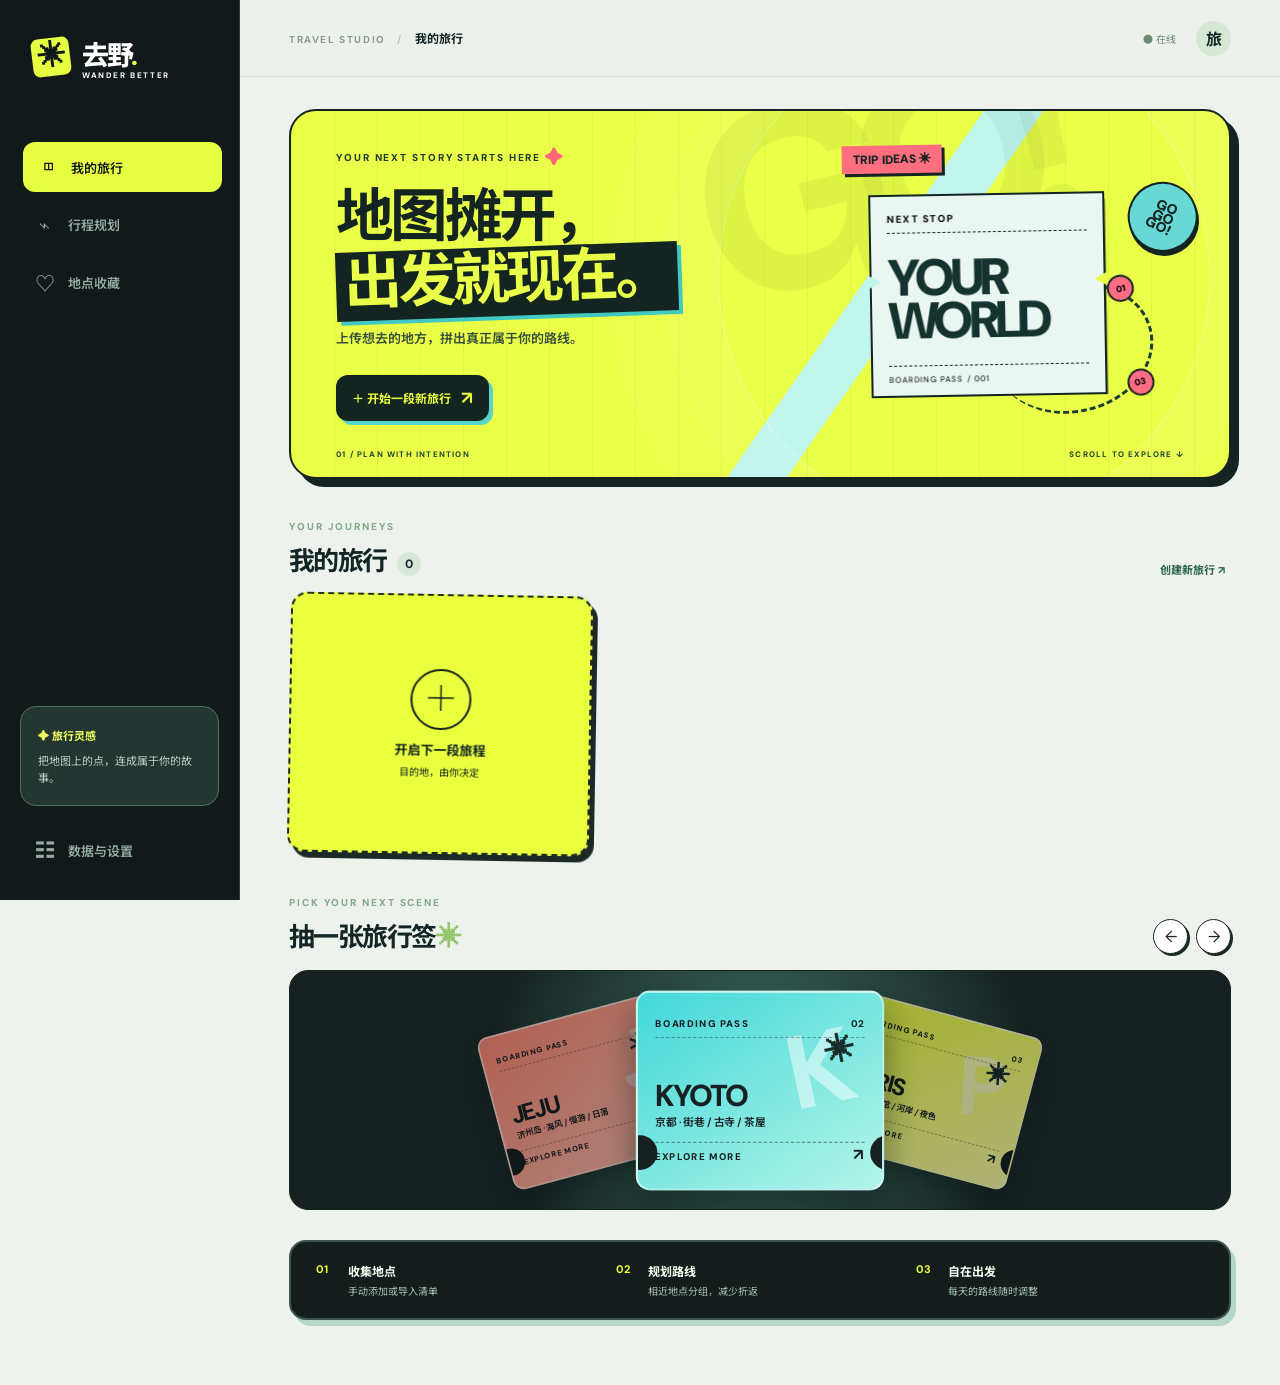
==== travel/index.html @ 6f821768 "Add standalone travel planner under /travel" ====
<!doctype html><html lang="zh-CN"><head><meta charset="utf-8"><meta name="viewport" content="width=device-width,initial-scale=1,viewport-fit=cover"><meta name="theme-color" content="#e8ede8"><meta name="description" content="去野：把想去的地方，变成走得通的旅程。导入地点、规划多日路线、收藏旅行灵感。"><link rel="manifest" href="./manifest.webmanifest"><link rel="stylesheet" href="./style.css"><title>去野 · 让每一站都顺路</title></head><body><div id="app"><aside class="rail"><div class="logo" onclick="showView('home')"><span class="logo-mark">✳</span><span>去野<span class="logo-dot">.</span><small>WANDER BETTER</small></span></div><div class="rail-nav"><button class="rail-link active" data-view="home" onclick="showView('home')"><span>◫</span> 我的旅行</button><button class="rail-link" data-view="planner" onclick="showView('planner')"><span>⌁</span> 行程规划</button><button class="rail-link" data-view="collection" onclick="showView('collection')"><span>♡</span> 地点收藏</button></div><div class="rail-bottom"><div class="mini-guide"><span>✦ 旅行灵感</span><p>把地图上的点，连成属于你的故事。</p></div><button class="rail-link" onclick="openSettings()"><span>☷</span> 数据与设置</button></div></aside><main class="main"><header class="topbar"><div class="crumb">TRAVEL STUDIO <span>/</span> <b id="crumb">我的旅行</b></div><div class="top-actions"><span class="offline-pill" id="netStatus">● 在线</span><button class="avatar" aria-label="设置" onclick="openSettings()">旅</button></div></header><section class="view active" id="homeView"><div class="home-hero"><div class="hero-decor decor-one"></div><div class="hero-decor decor-two"></div><div class="hero-content"><span class="overline light">YOUR NEXT STORY STARTS HERE <i>✦</i></span><h1>地图摊开，<br><em>出发就现在。</em></h1><p>上传想去的地方，拼出真正属于你的路线。</p><button class="btn lime" onclick="openTripModal()">＋ 开始一段新旅行 <span>↗</span></button></div><button class="hero-scene" onclick="openTripModal()" aria-label="创建旅行"><span class="scene-note">TRIP IDEAS ✳</span><span class="scene-route"><i>01</i><i>02</i><i>03</i></span><span class="scene-ticket"><b>NEXT STOP</b><strong>YOUR<br>WORLD</strong><small>BOARDING PASS / 001</small></span><span class="scene-sticker">GO<br>GO<br>GO!</span></button><div class="hero-footer"><span>01 / PLAN WITH INTENTION</span><span>SCROLL TO EXPLORE ↓</span></div></div><div class="section-head"><div><span class="overline">YOUR JOURNEYS</span><h2>我的旅行<span class="count" id="tripCount">0</span></h2></div><button class="link-btn" onclick="openTripModal()">创建新旅行 ↗</button></div><div class="trip-grid" id="tripGrid"></div><div class="inspo-head"><div><span class="overline">PICK YOUR NEXT SCENE</span><h2>抽一张旅行签<span class="accent">✳</span></h2></div><div class="inspo-controls"><button onclick="shiftInspo(-1)" aria-label="上一张">←</button><button onclick="shiftInspo(1)" aria-label="下一张">→</button></div></div><div class="inspo-deck" id="inspoDeck"></div><div class="how-strip"><div><span>01</span><b>收集地点</b><small>手动添加或导入清单</small></div><div><span>02</span><b>规划路线</b><small>相近地点分组，减少折返</small></div><div><span>03</span><b>自在出发</b><small>每天的路线随时调整</small></div></div></section><section class="view" id="plannerView"><div class="planner-head"><div><span class="overline">THE JOURNEY BOARD</span><h1 id="tripTitle">旅行计划</h1><p id="tripSubtitle"></p></div><div class="planner-actions"><button class="btn outline" onclick="openImport()">⇧ 导入地点</button><button class="btn dark" onclick="openPlaceModal()">＋ 添加地点</button></div></div><div class="planner-layout"><div class="plan-column"><div class="summary-card"><div class="summary-top"><span class="overline">YOUR TRIP AT A GLANCE</span><button class="icon-btn" title="编辑旅行" onclick="openTripModal(activeTripId)">✎</button></div><div class="summary-number"><strong id="summaryPlaces">0</strong><span>个想去的地点</span><i>✳</i></div><div class="summary-meta"><span id="summaryDays">— 天旅程</span><span id="summaryLocated">— 已定位</span><span id="summaryDistance">— 公里</span></div></div><div class="tabs"><button class="tab active" data-tab="places" onclick="switchTab('places')">地点池 <span id="placeTabCount">0</span></button><button class="tab" data-tab="itinerary" onclick="switchTab('itinerary')">每日行程</button></div><div id="placesPanel"><div class="toolbar"><div class="search-box">⌕ <input id="placeSearch" placeholder="搜索这次旅行的地点" oninput="render()"></div><button class="text-action" onclick="openImport()">批量导入 ↗</button></div><div class="place-list" id="placeList"></div><div class="plan-cta"><div><b>准备好出发了吗？</b><span>根据地点位置，规划更顺路的旅程</span></div><button class="btn lime" onclick="generatePlan()">✦ 智能规划</button></div></div><div id="itineraryPanel" hidden><div class="day-switch" id="daySwitch"></div><div class="day-info" id="dayInfo"></div><div class="route-list" id="routeList"></div><button class="subtle-add" onclick="openPlaceModal()">＋ 继续添加地点</button></div></div><div class="map-column"><div class="map-card"><div class="map-top"><div><span class="overline">ROUTE PREVIEW</span><h3>路线一览</h3></div><span class="map-badge" id="mapBadge">待规划</span></div><div class="map-art" id="mapArt"></div><div class="map-foot"><div><b>◉</b><span id="mapHint">添加地点后，在这里预览路线</span></div><button onclick="openExternalMap()">在地图中查看 ↗</button></div></div><div class="tip-card"><span>✳</span><div><b>关于路线规划</b><p>按地点坐标分组并优化每日访问顺序。交通、营业时间和预约信息请在出发前再次确认。</p></div></div></div></div></section><section class="view" id="collectionView"><div class="simple-head"><span class="overline">THE LITTLE BLACK BOOK</span><h1>心动地点<span class="accent">.</span></h1><p>在不同旅程里遇见的好地方，都收在这里。</p></div><div class="collection-grid" id="collectionGrid"></div></section></main><nav class="mobile-nav"><button data-view="home" class="active" onclick="showView('home')"><span>◫</span>旅行</button><button data-view="planner" onclick="showView('planner')"><span>⌁</span>规划</button><button class="mobile-add" onclick="openPlaceModal()">＋</button><button data-view="collection" onclick="showView('collection')"><span>♡</span>收藏</button><button onclick="openSettings()"><span>☷</span>我的</button></nav></div><div class="modal-backdrop" id="modal" onclick="if(event.target===this)closeModal()"><div class="modal-sheet"><div class="modal-inner" id="modalInner"></div></div></div><div class="toast" id="toast"></div><script src="./app.js"></script></body></html>
---- travel/style.css ----
@import url('https://fonts.googleapis.com/css2?family=DM+Sans:wght@400;500;600;700;800&family=Noto+Sans+SC:wght@400;500;600;700;800&display=swap');:root{--bg:#e9eee9;--paper:#f8f9f4;--white:#fff;--ink:#183c38;--muted:#788981;--line:#dce5dc;--lime:#c9f38e;--orange:#eea26c;--shadow:0 18px 45px #23443912}*{box-sizing:border-box}html{scroll-behavior:smooth}body{margin:0;color:var(--ink);background:var(--bg);font-family:'DM Sans','Noto Sans SC',sans-serif}button,input,textarea,select{font:inherit}button{cursor:pointer}button:focus-visible,input:focus-visible,textarea:focus-visible,select:focus-visible{outline:2px solid #5c9979;outline-offset:3px}button:disabled{opacity:.45;cursor:not-allowed}#app{min-height:100vh;display:flex}.rail{width:240px;background:#f4f7f1;border-right:1px solid #dce5dc;position:sticky;top:0;height:100vh;display:flex;flex-direction:column;padding:34px 20px 24px;flex:none}.logo{display:flex;align-items:center;gap:12px;font-size:27px;font-weight:800;letter-spacing:-.09em;cursor:pointer;padding:0 12px}.logo-mark{width:38px;height:38px;background:var(--ink);color:var(--lime);border-radius:12px;display:grid;place-items:center;font-size:28px;line-height:1}.logo-dot{color:#89c951}.logo small{font-size:8px;letter-spacing:.2em;display:block;font-weight:700;margin-top:-3px}.rail-nav{margin-top:62px;display:grid;gap:7px}.rail-link{display:flex;align-items:center;gap:12px;background:none;border:0;color:#72867a;border-radius:12px;text-align:left;padding:12px 14px;width:100%;font-size:13px;font-weight:600}.rail-link span{font-size:20px;font-weight:400;width:22px;text-align:center}.rail-link:hover,.rail-link.active{background:#e0ebdb;color:var(--ink)}.rail-bottom{margin-top:auto}.mini-guide{background:#e0eee0;border-radius:16px;padding:17px;margin-bottom:19px}.mini-guide span{font-size:11px;font-weight:700}.mini-guide p{font-size:11px;line-height:1.6;margin:8px 0 0;color:#657b6c}.main{flex:1;min-width:0;max-width:1500px;margin:0 auto}.topbar{height:77px;display:flex;align-items:center;justify-content:space-between;padding:0 49px;border-bottom:1px solid #d9e2d9}.crumb{font-size:10px;font-weight:700;letter-spacing:.16em;color:#879b8a}.crumb span{padding:0 8px;color:#b9c8ba}.crumb b{color:var(--ink);font-weight:700;letter-spacing:0;font-size:12px}.top-actions{display:flex;align-items:center;gap:20px}.offline-pill{font-size:10px;color:#6c8c70}.avatar{border:0;background:#d6e8d3;color:var(--ink);width:35px;height:35px;border-radius:50%;font-weight:700}.view{display:none;padding:32px 49px 65px}.view.active{display:block}.home-hero{height:330px;background:#153b39;border-radius:24px;color:#fff;position:relative;overflow:hidden;padding:34px 45px;isolation:isolate}.home-hero:before{content:'';position:absolute;inset:0;background:radial-gradient(circle at 73% 43%,#8ca78b 0,#4a796d 24%,transparent 53%),linear-gradient(115deg,#143b38 0%,#31585a 100%);z-index:-2}.home-hero:after{content:'';position:absolute;width:490px;height:490px;border:1px solid #ffffff50;border-radius:50%;right:-80px;top:-80px;box-shadow:0 0 0 55px #ffffff09,0 0 0 110px #ffffff08;z-index:-1}.hero-decor{position:absolute;border:1px solid #d8f5cd8a;border-radius:50%;z-index:-1}.decor-one{width:200px;height:200px;right:140px;top:65px;transform:rotate(-27deg) skew(26deg)}.decor-two{width:26px;height:26px;right:235px;top:97px;background:var(--lime);box-shadow:0 0 0 12px #c9f38e31}.hero-content{position:relative;z-index:1}.overline{font-size:10px;letter-spacing:.19em;font-weight:800;color:#84a88a}.overline.light{color:#d6eec9}.overline i{font-style:normal;color:var(--lime);font-size:18px;vertical-align:middle}.home-hero h1{font-size:43px;line-height:1.18;letter-spacing:-.065em;margin:16px 0 12px;font-weight:700}.home-hero h1 em{font-style:normal;color:var(--lime)}.home-hero p{font-size:12px;color:#e0ebe3;margin:0 0 24px}.btn{border:0;border-radius:12px;padding:11px 16px;font-size:12px;font-weight:700;display:inline-flex;align-items:center;justify-content:center;gap:10px;white-space:nowrap;transition:transform .18s,box-shadow .18s}.btn:hover{transform:translateY(-2px);box-shadow:0 8px 20px #1b393922}.btn span{font-size:18px}.btn.lime{background:var(--lime);color:var(--ink)}.btn.dark{background:var(--ink);color:white}.btn.outline{background:white;color:var(--ink);border:1px solid var(--line)}.hero-stamp{position:absolute;right:105px;top:88px;transform:rotate(14deg);border:2px solid #eef9d6b8;border-radius:50%;width:112px;height:112px;display:flex;flex-direction:column;justify-content:center;align-items:center;line-height:1;font-size:22px;font-weight:800;letter-spacing:.02em;color:#e6f5dc}.hero-stamp span{font-size:18px;margin-top:5px}.hero-footer{position:absolute;left:45px;right:45px;bottom:18px;display:flex;justify-content:space-between;font-size:8px;letter-spacing:.15em;color:#c4d7c9}.section-head{display:flex;justify-content:space-between;align-items:end;margin:35px 0 16px}.section-head h2{font-size:26px;letter-spacing:-.06em;margin:5px 0 0}.count{font-size:12px;background:#d9e7d8;padding:4px 8px;border-radius:99px;vertical-align:middle;margin-left:10px;letter-spacing:0}.link-btn,.text-action{border:0;background:none;color:#2c6550;font-size:11px;font-weight:700}.trip-grid{display:grid;grid-template-columns:repeat(3,minmax(0,1fr));gap:15px}.trip-card{background:white;border-radius:20px;overflow:hidden;min-height:260px;box-shadow:var(--shadow);cursor:pointer;transition:transform .2s}.trip-card:hover{transform:translateY(-4px)}.trip-cover{height:155px;position:relative;overflow:hidden;background:linear-gradient(125deg,#8daea0,#234d4f)}.trip-cover:before{content:'';position:absolute;inset:-40%;background:radial-gradient(circle at 70% 42%,#f7d7a3 0 8%,transparent 10%),radial-gradient(circle at 55% 55%,#a9d8b6 0 17%,transparent 18%),radial-gradient(ellipse at 55% 53%,#326b62 0 29%,transparent 30%),radial-gradient(circle at 35% 25%,#cfede2,transparent 48%);transform:rotate(-18deg)}.trip-cover.style-1{background:linear-gradient(125deg,#b3cddd,#306d87)}.trip-cover.style-2{background:linear-gradient(125deg,#f0cb99,#8ca17d)}.trip-cover.style-3{background:linear-gradient(125deg,#c8aebc,#59618b)}.trip-cover:after{content:'✳';position:absolute;right:17px;top:14px;color:#fff;font-size:23px}.trip-index{position:absolute;left:16px;top:16px;z-index:1;font-size:9px;letter-spacing:.14em;color:white;font-weight:700}.trip-cover h3{position:absolute;left:17px;bottom:13px;z-index:1;color:white;margin:0;font-size:22px;text-shadow:0 2px 12px #174a4966}.trip-details{padding:15px 17px}.trip-details p{font-size:11px;color:var(--muted);margin:0 0 11px;white-space:nowrap;overflow:hidden;text-overflow:ellipsis}.trip-details div{display:flex;justify-content:space-between;align-items:center;font-size:10px;color:#6c8573}.trip-details b{font-size:17px;color:var(--ink);font-weight:400}.new-card{border:1.5px dashed #b8cab6;background:#edf4ea;display:flex;align-items:center;justify-content:center;flex-direction:column;color:#588169;min-height:260px;box-shadow:none}.new-card strong{font-size:13px;color:var(--ink);margin:10px 0 5px}.new-card small{font-size:10px}.new-card .big-plus{font-size:35px;font-weight:200}.how-strip{display:grid;grid-template-columns:repeat(3,1fr);gap:12px;margin-top:30px;background:#dfe9dc;border-radius:17px;padding:20px 25px}.how-strip div{display:flex;flex-direction:column;gap:3px;position:relative;padding-left:32px}.how-strip span{position:absolute;left:0;top:0;font-size:11px;color:#75a075;font-weight:700}.how-strip b{font-size:12px}.how-strip small{font-size:10px;color:#708778}.planner-head,.simple-head{display:flex;justify-content:space-between;align-items:end;margin:5px 0 25px}.planner-head h1,.simple-head h1{font-size:37px;letter-spacing:-.065em;line-height:1.1;margin:8px 0}.planner-head p,.simple-head p{font-size:12px;color:var(--muted);margin:0}.planner-actions{display:flex;gap:8px}.planner-layout{display:grid;grid-template-columns:minmax(0,1.2fr) minmax(320px,.8fr);gap:20px}.summary-card{background:var(--ink);color:#fff;border-radius:20px;padding:19px 22px;min-height:152px;position:relative;overflow:hidden}.summary-card:after{content:'✳';font-size:175px;color:#c9f38e15;position:absolute;right:20px;top:-65px}.summary-top{display:flex;justify-content:space-between;align-items:center;position:relative;z-index:1}.summary-top .overline{color:#a2c6a7}.icon-btn{background:#ffffff20;color:white;border:0;border-radius:50%;height:28px;width:28px}.summary-number{margin:12px 0 10px;position:relative;z-index:1}.summary-number strong{font-size:49px;line-height:1;font-weight:600;letter-spacing:-.07em}.summary-number span{font-size:12px;color:#d5e7d5;margin-left:8px}.summary-number i{font-style:normal;float:right;font-size:28px;color:var(--lime)}.summary-meta{display:flex;gap:14px;color:#c3dbc6;font-size:10px;position:relative;z-index:1}.tabs{display:flex;gap:23px;border-bottom:1px solid var(--line);margin:19px 0 15px}.tab{border:0;background:transparent;color:#86988c;padding:0 0 12px;font-size:12px;font-weight:700}.tab.active{color:var(--ink);border-bottom:2px solid #437d57}.tab span{font-size:10px;background:#dce8da;border-radius:99px;padding:2px 6px;margin-left:4px}.toolbar{display:flex;align-items:center;justify-content:space-between;gap:8px}.search-box{height:39px;display:flex;align-items:center;gap:7px;background:white;border:1px solid var(--line);padding:0 12px;border-radius:11px;flex:1;color:#7d9385}.search-box input{border:0;outline:0;background:none;width:100%;font-size:11px}.place-list{display:grid;gap:8px;max-height:400px;overflow:auto;margin:13px 0}.place-item{display:flex;align-items:center;gap:12px;background:#fff;border:1px solid #e2e8df;border-radius:14px;padding:10px 12px}.place-icon{height:40px;width:40px;border-radius:11px;background:#e4efe5;color:#3b7050;display:grid;place-items:center;font-size:18px;flex:none}.place-main{min-width:0;flex:1}.place-main strong{font-size:12px;display:block;white-space:nowrap;overflow:hidden;text-overflow:ellipsis}.place-main small{font-size:10px;color:#8ba094;display:block;margin-top:3px;white-space:nowrap;overflow:hidden;text-overflow:ellipsis}.place-actions{display:flex;gap:4px}.place-actions button{border:0;background:none;color:#8aa18c;padding:5px;font-size:15px}.place-actions .saved{color:#e88065}.status{font-size:9px;color:#568568;background:#ebf5e8;border-radius:99px;padding:4px 7px;white-space:nowrap}.status.warn{color:#a47840;background:#fff3df}.plan-cta{display:flex;align-items:center;justify-content:space-between;gap:8px;background:#dfeadb;border-radius:15px;padding:15px 17px}.plan-cta b,.plan-cta span{display:block}.plan-cta b{font-size:12px}.plan-cta span{font-size:10px;color:#738c76;margin-top:4px}.map-card{background:white;border:1px solid var(--line);border-radius:20px;overflow:hidden;box-shadow:var(--shadow)}.map-top{padding:18px 20px 11px;display:flex;justify-content:space-between;align-items:center}.map-top h3{font-size:18px;margin:4px 0 0;letter-spacing:-.04em}.map-badge{background:#eaf3e6;color:#518060;font-size:10px;border-radius:99px;padding:6px 9px}.map-art{height:370px;background:#dce9df;position:relative;overflow:hidden}.map-art:before{content:'';position:absolute;inset:-50%;background:repeating-linear-gradient(33deg,transparent 0 33px,#f6f8e9aa 34px 40px,transparent 41px 80px),repeating-linear-gradient(122deg,transparent 0 38px,#ffffffa6 39px 43px,transparent 44px 96px);transform:rotate(-12deg)}.map-art svg{position:absolute;inset:0;width:100%;height:100%}.map-empty{position:absolute;inset:0;display:grid;place-items:center;text-align:center;color:#6b9174;font-size:12px;line-height:1.7;padding:30px}.map-empty b{font-size:40px;display:block}.map-pin{position:absolute;transform:translate(-50%,-100%);background:var(--ink);color:white;border:2px solid white;width:29px;height:29px;border-radius:50% 50% 50% 3px;rotate:-45deg;display:grid;place-items:center;box-shadow:0 3px 10px #204e4555}.map-pin span{rotate:45deg;font-size:11px}.map-foot{padding:14px 18px;display:flex;justify-content:space-between;gap:8px;font-size:10px}.map-foot div{display:flex;gap:8px;color:#7d9583}.map-foot b{color:#4f8e5e}.map-foot button{background:none;border:0;color:#356b4d;font-size:10px;font-weight:700}.tip-card{display:flex;gap:13px;padding:17px 18px;background:#e2ece2;border-radius:16px;margin-top:15px}.tip-card>span{font-size:23px;color:#669771}.tip-card b{font-size:11px}.tip-card p{font-size:10px;color:#758c78;line-height:1.6;margin:5px 0 0}.day-switch{display:flex;gap:7px;overflow-x:auto;scrollbar-width:none;margin-bottom:14px}.day-chip{border:1px solid var(--line);background:white;border-radius:11px;padding:9px 13px;font-size:11px;white-space:nowrap}.day-chip.active{background:var(--ink);color:white}.day-info{display:flex;justify-content:space-between;align-items:center;background:#e1ecdd;border-radius:13px;padding:12px 15px;margin-bottom:12px}.day-info strong{font-size:12px}.day-info small{font-size:10px;color:#728b75}.route-list{display:grid;gap:2px}.route-stop{display:flex;gap:12px;position:relative;padding-bottom:16px}.route-stop:not(:last-child):before{content:'';position:absolute;left:15px;top:34px;bottom:-1px;border-left:1px dashed #a8c7a7}.route-num{height:30px;width:30px;flex:none;border-radius:50%;background:var(--lime);color:var(--ink);display:grid;place-items:center;font-size:11px;font-weight:800;position:relative;z-index:1}.route-body{flex:1;background:white;border:1px solid var(--line);border-radius:13px;padding:11px 13px;display:flex;align-items:center;justify-content:space-between;gap:6px}.route-body strong{display:block;font-size:12px}.route-body small{font-size:10px;color:#889d8e}.route-body button{border:0;background:none;color:#557b62;font-size:10px}.subtle-add{width:100%;border:1px dashed #a6c2a7;border-radius:11px;background:none;padding:12px;color:#477859;font-size:11px}.accent{color:#95c56d}.simple-head{display:block;margin:20px 0 25px}.collection-grid{display:grid;grid-template-columns:repeat(3,minmax(0,1fr));gap:13px}.collection-card{background:white;border-radius:15px;padding:16px;min-height:130px;display:flex;flex-direction:column;justify-content:space-between}.collection-card i{font-size:23px;font-style:normal;color:#59866a}.collection-card b{font-size:13px}.collection-card small{color:#8ca092;font-size:10px}.empty-state{background:#f7faf4;border:1px dashed #bfd0be;padding:28px;text-align:center;border-radius:16px;color:#879a8a;font-size:11px;line-height:1.8}.empty-state b{display:block;font-size:14px;color:var(--ink);margin-bottom:4px}.modal-backdrop{display:none;position:fixed;inset:0;background:#0b2c2b96;z-index:100;align-items:center;justify-content:center;padding:20px}.modal-backdrop.open{display:flex}.modal-sheet{background:#f8faf5;border-radius:24px;width:min(500px,100%);max-height:90vh;overflow:auto;box-shadow:0 25px 80px #102e2c55}.modal-inner{padding:25px}.modal-head{display:flex;justify-content:space-between;align-items:start;margin-bottom:20px}.modal-head h2{font-size:23px;letter-spacing:-.05em;margin:5px 0 0}.modal-head button{border:0;background:#e3ebe2;border-radius:50%;height:30px;width:30px;color:var(--ink)}.field{display:block;font-size:11px;color:#708878;font-weight:700;margin:13px 0}.field input,.field textarea,.field select{display:block;width:100%;border:1px solid #d7e1d6;background:white;border-radius:11px;padding:11px 12px;color:var(--ink);margin-top:6px;font-size:12px;outline:0}.field textarea{min-height:105px;resize:vertical}.field-row{display:grid;grid-template-columns:1fr 1fr;gap:10px}.helper{font-size:10px;color:#8c9d8d;line-height:1.6}.modal-submit{width:100%;margin-top:13px}.import-drop{border:1.5px dashed #a7c2aa;background:#eaf2e9;border-radius:15px;text-align:center;padding:20px;cursor:pointer}.import-drop b{display:block;font-size:13px;margin:4px}.import-drop small{font-size:10px;color:#7b927c}.example{font-size:10px;color:#718a77;background:#edf3eb;padding:10px;border-radius:9px;line-height:1.7}.choice-row{display:flex;gap:8px}.choice{border:1px solid var(--line);background:white;border-radius:10px;padding:9px 12px;font-size:11px;color:var(--ink)}.choice.active{background:var(--ink);color:white}.progress{height:6px;border-radius:99px;background:#dce8dc;overflow:hidden;margin:14px 0}.progress span{display:block;height:100%;background:#8fcb6c;transition:width .3s}.toast{position:fixed;z-index:200;left:50%;bottom:28px;transform:translate(-50%,20px);opacity:0;pointer-events:none;background:var(--ink);color:white;border-radius:99px;padding:10px 17px;font-size:11px;transition:.2s;box-shadow:var(--shadow)}.toast.show{opacity:1;transform:translate(-50%,0)}.mobile-nav{display:none}@media(max-width:1080px){.rail{width:190px}.view{padding:28px}.topbar{padding:0 28px}.planner-layout{grid-template-columns:minmax(0,1fr)}.map-column{display:grid;grid-template-columns:1fr 1fr;gap:12px}.tip-card{margin-top:0;align-self:start}.map-art{height:280px}.trip-grid{grid-template-columns:repeat(2,1fr)}}@media(max-width:700px){body{background:#f1f5ed}#app{display:block}.rail{display:none}.main{padding-bottom:76px}.topbar{height:61px;padding:0 20px;background:#f1f5ed}.view{padding:18px 17px 55px}.home-hero{height:385px;padding:28px;border-radius:19px}.home-hero h1{font-size:40px;margin-top:35px}.home-hero p{max-width:230px;line-height:1.7}.hero-stamp{right:21px;top:30px;transform:rotate(13deg) scale(.66);transform-origin:top right}.hero-footer{left:28px;right:28px}.section-head{margin-top:28px}.trip-grid{grid-template-columns:repeat(2,minmax(0,1fr));gap:9px}.trip-card,.new-card{min-height:218px}.trip-cover{height:118px}.trip-cover h3{font-size:16px}.trip-details{padding:11px}.trip-details p{font-size:9px}.how-strip{grid-template-columns:1fr;padding:17px;gap:16px}.planner-head{display:block;margin:15px 0 18px}.planner-head h1,.simple-head h1{font-size:31px}.planner-actions{margin-top:19px}.planner-layout{display:flex;flex-direction:column}.map-column{display:block}.map-card{margin-top:2px}.map-art{height:280px}.tip-card{margin-top:12px}.plan-cta{align-items:stretch;flex-direction:column}.plan-cta .btn{width:100%}.mobile-nav{position:fixed;bottom:0;left:0;right:0;height:69px;padding:7px 10px calc(7px + env(safe-area-inset-bottom));display:flex;justify-content:space-around;align-items:start;background:#fffffff0;backdrop-filter:blur(17px);border-top:1px solid #e3ebe0;z-index:20}.mobile-nav button{border:0;background:none;color:#9aab9b;display:flex;flex-direction:column;align-items:center;gap:2px;font-size:9px;min-width:46px}.mobile-nav button span{font-size:21px;line-height:1.2}.mobile-nav button.active{color:var(--ink);font-weight:700}.mobile-nav .mobile-add{background:var(--lime);height:42px;width:42px;min-width:42px;border-radius:50%;margin-top:-16px;color:var(--ink);font-size:27px;display:grid;place-items:center;box-shadow:0 5px 15px #7fbb795c}.collection-grid{grid-template-columns:repeat(2,1fr)}.modal-backdrop{padding:0;align-items:end}.modal-sheet{border-radius:22px 22px 0 0;max-height:92vh;width:100%}.modal-inner{padding:22px 19px calc(25px + env(safe-area-inset-bottom))}}@media(max-width:380px){.home-hero h1{font-size:35px}.trip-grid{grid-template-columns:1fr}.trip-card,.new-card{min-height:210px}}@media(prefers-reduced-motion:reduce){*,*:before,*:after{scroll-behavior:auto!important;transition:none!important}}
/* V3 visual direction: layered travel console */
:root{--bg:#13191b;--paper:#f3f6f0;--white:#fff;--ink:#142526;--muted:#718078;--line:#d9e3d8;--lime:#e7ff42;--orange:#ff806e;--shadow:0 20px 45px #101b1a22}body{background:#151a1c}#app{background:#edf2ed}.rail{background:#12191a;border-right:1px solid #2c3735;color:#f4f9ee}.logo{color:#fff}.logo-mark{background:var(--lime);color:#101918;border-radius:7px;transform:rotate(-7deg)}.logo-dot{color:var(--lime)}.rail-link{color:#95aba2}.rail-link:hover,.rail-link.active{background:var(--lime);color:#101918;transform:translateX(3px)}.mini-guide{background:#243632;color:#f0ff5e;border:1px solid #51735e}.mini-guide p{color:#b8d3c4}.topbar{background:#ecf1ec}.home-hero{height:370px;background:#06203b url('./hero-collage.jpg') center/cover no-repeat;border-radius:27px;box-shadow:0 20px 42px #08242b30}.home-hero:before{background:linear-gradient(90deg,#061d36bd 0%,#061d3670 34%,transparent 70%)}.home-hero:after{display:none}.home-hero h1{font-size:clamp(40px,4.5vw,64px);line-height:1.06;text-shadow:0 3px 22px #071b3b80}.home-hero h1 em{color:var(--lime);text-shadow:0 2px 14px #071b3b}.home-hero p{font-size:13px;color:#e2f7f5;max-width:270px;line-height:1.7}.hero-decor,.hero-stamp{display:none}.overline.light{color:#9bfbef}.btn.lime{background:var(--lime);color:#121917;box-shadow:4px 4px 0 #111a16}.btn.lime:hover{box-shadow:6px 6px 0 #111a16;transform:translate(-2px,-2px)}.hero-footer{color:#aaf6f0}.trip-grid{gap:18px}.trip-card{border:1px solid #1c2925;border-radius:17px;box-shadow:5px 6px 0 #1d2926;transform:rotate(-1deg)}.trip-card:nth-child(even){transform:rotate(1deg)}.trip-card:hover{transform:rotate(0) translateY(-8px);box-shadow:8px 12px 0 #1d2926}.trip-cover{height:168px;background:#20c6c3}.trip-cover:before{background:linear-gradient(145deg,#ffffff29,transparent 60%),radial-gradient(circle at 62% 60%,#ffed4a 0 8%,transparent 9%),radial-gradient(circle at 62% 60%,#0daeb2 0 28%,transparent 29%),repeating-linear-gradient(35deg,#00c9c5 0 20px,#08a3b7 21px 42px)}.trip-cover.style-1{background:#eaff3d}.trip-cover.style-2{background:#ff8a70}.trip-cover.style-3{background:#d1b7e8}.trip-cover h3{background:#141d1c;color:#f7fff0;padding:4px 9px;transform:rotate(-3deg);left:14px;bottom:16px;box-shadow:3px 3px 0 var(--lime)}.trip-cover:after{color:#172421;font-size:38px}.trip-index{color:#132825;background:#eaff3d;padding:5px 7px;border-radius:3px}.trip-details{background:#fff}.new-card{background:#eaff3d;border:2px dashed #1b2821;box-shadow:5px 6px 0 #1d2926;color:#16241c;transform:rotate(1deg)}.new-card .big-plus{border:2px solid #16241c;border-radius:50%;width:61px;height:61px;display:grid;place-items:center;line-height:1}.how-strip{background:#151d1c;color:#f7fff3;border:2px solid #3e5350;box-shadow:5px 6px 0 #b4d6c6}.how-strip span{color:#eaff3d}.how-strip small{color:#a8c1b5}.summary-card{background:#121b1b;border:2px solid #1b2626;box-shadow:6px 6px 0 #c5efba}.summary-card:after{color:#dfff3b22}.summary-number i{color:var(--lime)}.btn.dark{background:#172423;color:#f8fff3;box-shadow:3px 3px 0 #a5cec0}.btn.outline{border:1.5px solid #192b28;box-shadow:3px 3px 0 #c5ddce}.place-item{border:1px solid #1c2f2a;box-shadow:3px 3px 0 #d8e9d3;transition:transform .18s,box-shadow .18s}.place-item:hover{transform:translate(-2px,-2px);box-shadow:5px 5px 0 #b2e9bb}.place-icon{background:var(--lime);color:#14221b;border:1px solid #1b2a25}.status{background:#d8f4d4}.plan-cta{background:var(--lime);border:1px solid #15231a;box-shadow:5px 5px 0 #17241d}.plan-cta span{color:#48624b}.map-card{border:2px solid #172722;box-shadow:7px 7px 0 #abd9c8}.map-top{background:#172322;color:white}.map-top .overline{color:#a7e9e1}.map-badge{background:#eaff3d;color:#17231c;font-weight:800}.map-art{background:#5ee0d5}.map-art:before{background:repeating-linear-gradient(32deg,transparent 0 27px,#eaff3d7a 28px 34px,transparent 35px 90px),repeating-linear-gradient(122deg,transparent 0 45px,#ffffffc9 46px 52px,transparent 53px 110px)}.map-pin{background:#ff6b78;border-color:#132723}.map-foot{background:#f7faf2}.tip-card{background:#162320;color:#f5f9ef;border:1px solid #3b5e4f}.tip-card>span{color:#dfff3c}.tip-card p{color:#a9c5af}.tabs{border-bottom-color:#abc4ad}.tab.active{border-bottom-color:#142823}.day-chip{position:relative;background:#fff8e2;border:1.5px solid #20352b;border-radius:5px;padding:12px 17px;box-shadow:3px 3px 0 #b6c8a9;font-weight:800;transition:transform .18s}.day-chip:before,.day-chip:after{content:'';position:absolute;top:50%;width:9px;height:9px;background:#edf2ed;border:1px solid #20352b;border-radius:50%;transform:translateY(-50%)}.day-chip:before{left:-6px}.day-chip:after{right:-6px}.day-chip:hover{transform:translateY(-3px)}.day-chip.active{background:#eaff3d;color:#111b15}.day-info{background:#182521;color:white;border-radius:6px}.day-info small{color:#a9e4c7}.route-num{background:#eaff3d;border:2px solid #1b2921;box-shadow:2px 2px 0 #1c2921}.route-body{border:1.5px solid #1e2c26;border-radius:7px;box-shadow:3px 3px 0 #c6d8c2}.route-body:hover{transform:translateX(3px)}.collection-card{border:1.5px solid #14241e;box-shadow:4px 4px 0 #b6cec0;background:#fafff5}.collection-card:nth-child(3n+2){background:#eaff3d}.collection-card:nth-child(3n+3){background:#c1f4f0}.collection-card i{color:#143429}.modal-sheet{background:#f6f9ee;border:2px solid #183126;box-shadow:10px 10px 0 #a5e5d7}.modal-head{border-bottom:1px dashed #a8bbaa;padding-bottom:13px}.modal-head .overline{color:#238d86}.import-drop{background:#d4f9f2;border:2px dashed #1a5451}.choice.active{background:#152423}.toast{background:#111d1d;color:#eaff3d;border:1px solid #dfff3d}.mobile-nav .mobile-add{background:#eaff3d;box-shadow:3px 3px 0 #14241d}@media(max-width:700px){#app{background:#eef3ed}.topbar{background:#eef3ed}.home-hero{height:440px;background-position:60% center;padding:26px}.home-hero:before{background:linear-gradient(90deg,#061d36c9 0%,#061d3690 46%,#061d3615 100%)}.home-hero h1{font-size:46px;margin-top:45px}.home-hero p{max-width:245px}.trip-cover{height:125px}.trip-card{min-height:218px}.mobile-nav{background:#121b1bf2;border-top-color:#35423a}.mobile-nav button{color:#97a99e}.mobile-nav button.active{color:#eaff3d}.modal-sheet{border-bottom:0;box-shadow:0 -8px 0 #a5e5d7}.hero-footer{font-size:7px}}
.inspo-head{display:flex;justify-content:space-between;align-items:end;margin:36px 0 16px}.inspo-head h2{font-size:26px;letter-spacing:-.06em;margin:5px 0 0}.inspo-controls{display:flex;gap:8px}.inspo-controls button{width:35px;height:35px;border:1px solid #182922;border-radius:50%;background:#fff;color:#172b22;box-shadow:2px 2px 0 #172b22}.inspo-controls button:hover{background:#eaff3d}.inspo-deck{height:240px;position:relative;perspective:800px;overflow:hidden;border-radius:19px;background:#172122;display:flex;align-items:center;justify-content:center;border:1px solid #15251f}.inspo-deck:before{content:'';position:absolute;inset:0;background:radial-gradient(circle at 50% 45%,#3c7061 0%,transparent 55%)}.inspo-ticket{position:absolute;width:230px;height:185px;border:2px solid #fff8;border-radius:13px;padding:12px 16px;text-align:left;color:#172124;box-shadow:0 16px 30px #071a1877;transition:transform .45s cubic-bezier(.2,.8,.2,1),filter .45s,opacity .45s;overflow:hidden}.inspo-ticket:before{content:'';position:absolute;right:-21px;top:73%;height:32px;width:32px;border-radius:50%;background:#172122;box-shadow:-229px 0 #172122}.inspo-ticket.center{z-index:3;transform:translateX(0) rotate(0) scale(1.08)}.inspo-ticket.left{z-index:2;transform:translateX(-170px) rotate(-15deg) scale(.85);filter:brightness(.7)}.inspo-ticket.right{z-index:2;transform:translateX(170px) rotate(15deg) scale(.85);filter:brightness(.7)}.inspo-ticket.coral{background:linear-gradient(145deg,#ff8a77,#f9beb0)}.inspo-ticket.cyan{background:linear-gradient(145deg,#42d8d9,#b3f5e8)}.inspo-ticket.yellow{background:linear-gradient(145deg,#eaff3d,#fbffa9)}.ticket-top,.ticket-bottom{display:flex;justify-content:space-between;font-size:9px;font-weight:800;letter-spacing:.12em;position:relative;z-index:1}.ticket-top{border-bottom:1px dashed #192c296b;padding-bottom:6px}.ticket-art{position:absolute;right:26px;top:23px;font-size:96px;line-height:1;font-weight:800;color:#ffffff7c;transform:rotate(-12deg)}.ticket-art i{position:absolute;right:-4px;top:20px;font-style:normal;font-size:28px;color:#182f2d}.ticket-city{display:block;margin-top:40px;position:relative;z-index:1;font-size:28px;font-weight:800;letter-spacing:-.06em;line-height:1}.ticket-city small{display:block;font-size:10px;font-weight:600;letter-spacing:0;margin-top:5px}.ticket-bottom{border-top:1px dashed #192c296b;padding-top:7px;margin-top:13px}.ticket-bottom b{font-size:15px;line-height:8px}@media(max-width:700px){.inspo-head{margin-top:32px}.inspo-head h2{font-size:22px}.inspo-deck{height:220px}.inspo-ticket{width:190px;height:170px}.inspo-ticket.left{transform:translateX(-135px) rotate(-15deg) scale(.83)}.inspo-ticket.right{transform:translateX(135px) rotate(15deg) scale(.83)}.ticket-art{font-size:79px}.ticket-city{margin-top:35px;font-size:25px}}
/* V4 graphic editorial hero: no generated compass art */
.home-hero{background:#e9ff48;box-shadow:8px 8px 0 #152422;color:#142421;border:2px solid #142421;isolation:isolate}.home-hero:before{content:'';display:block;position:absolute;inset:0;background:linear-gradient(125deg,transparent 58%,#c0f6ec 58%,#c0f6ec 63%,transparent 63%),repeating-linear-gradient(90deg,#1524220c 0 1px,transparent 1px 43px);z-index:-2}.home-hero:after{content:'GO!';display:block;position:absolute;right:2%;bottom:-28%;font-size:260px;font-weight:900;line-height:1;letter-spacing:-.15em;color:#17271d0d;transform:rotate(-13deg);z-index:-1}.home-hero .overline.light{color:#203d32}.home-hero .overline i{color:#ff6478}.home-hero h1,.home-hero h1 em{color:#142421;text-shadow:none}.home-hero h1 em{display:inline-block;background:#142421;color:#e9ff48;padding:1px 8px 7px;transform:rotate(-2deg);box-shadow:4px 4px 0 #43c9c3}.home-hero p{color:#364e3d;max-width:280px;font-weight:600}.home-hero .btn.lime{background:#142421;color:#eaff3c;box-shadow:4px 4px 0 #59d4c9}.hero-footer{color:#254832;font-weight:800}.hero-scene{position:absolute;right:7%;top:13%;width:36%;height:74%;border:0;background:transparent;transform:rotate(7deg);transition:transform .28s;cursor:pointer}.hero-scene:hover{transform:rotate(2deg) translateY(-6px)}.scene-note{position:absolute;top:0;left:0;background:#ff6f80;color:#142421;padding:6px 11px;font-size:12px;font-weight:900;transform:rotate(-8deg);box-shadow:3px 3px 0 #142421}.scene-ticket{display:flex;flex-direction:column;align-items:flex-start;justify-content:space-between;text-align:left;position:absolute;left:13%;top:13%;width:70%;height:75%;padding:16px 16px 11px;background:#e9f6f2;border:2px solid #142421;box-shadow:8px 8px 0 #142421;transform:rotate(-8deg);clip-path:polygon(0 0,100% 0,100% 40%,95% 43%,100% 46%,100% 100%,0 100%,0 46%,5% 43%,0 40%)}.scene-ticket b{font-size:10px;letter-spacing:.15em;border-bottom:1px dashed #142421;width:100%;padding-bottom:7px}.scene-ticket strong{font-size:clamp(24px,4vw,58px);line-height:.85;letter-spacing:-.08em;font-weight:900;color:#14322e}.scene-ticket small{font-size:8px;letter-spacing:.13em;border-top:1px dashed #142421;width:100%;padding-top:8px}.scene-route{position:absolute;right:1%;bottom:10%;height:48%;width:48%;border:3px dashed #1a3f33;border-left:0;border-radius:50%;transform:rotate(-20deg)}.scene-route i{position:absolute;background:#ff6e84;border:2px solid #142421;border-radius:50%;height:27px;width:27px;display:grid;place-items:center;font-style:normal;font-size:9px;font-weight:900}.scene-route i:nth-child(1){top:1%;right:3%}.scene-route i:nth-child(2){top:46%;left:5%}.scene-route i:nth-child(3){bottom:0;right:4%}.scene-sticker{position:absolute;right:-7%;top:1%;background:#68d8d4;border:2px solid #142421;color:#142421;border-radius:50%;width:70px;height:70px;display:grid;place-items:center;line-height:.75;font-weight:900;font-size:14px;transform:rotate(19deg);box-shadow:3px 3px 0 #142421}@media(max-width:1080px){.hero-scene{right:3%;width:38%}.scene-ticket strong{font-size:34px}}@media(max-width:700px){.home-hero{background:#e9ff48}.home-hero:before{background:linear-gradient(130deg,transparent 65%,#b9f2e7 65%,#b9f2e7 70%,transparent 70%),repeating-linear-gradient(90deg,#1524220c 0 1px,transparent 1px 32px)}.home-hero h1{font-size:37px;margin-top:28px;max-width:300px}.home-hero p{max-width:190px}.hero-scene{width:42%;height:42%;right:7%;top:45%;transform:rotate(8deg)}.scene-ticket{padding:8px;box-shadow:5px 5px 0 #142421}.scene-ticket b{font-size:6px}.scene-ticket strong{font-size:22px}.scene-ticket small{font-size:5px}.scene-sticker{width:42px;height:42px;font-size:9px}.scene-route i{height:18px;width:18px;font-size:6px}.hero-footer{font-size:6px}.home-hero:after{font-size:130px;bottom:-10%}}@media(max-width:380px){.home-hero h1{font-size:32px}.hero-scene{right:4%;width:43%}}
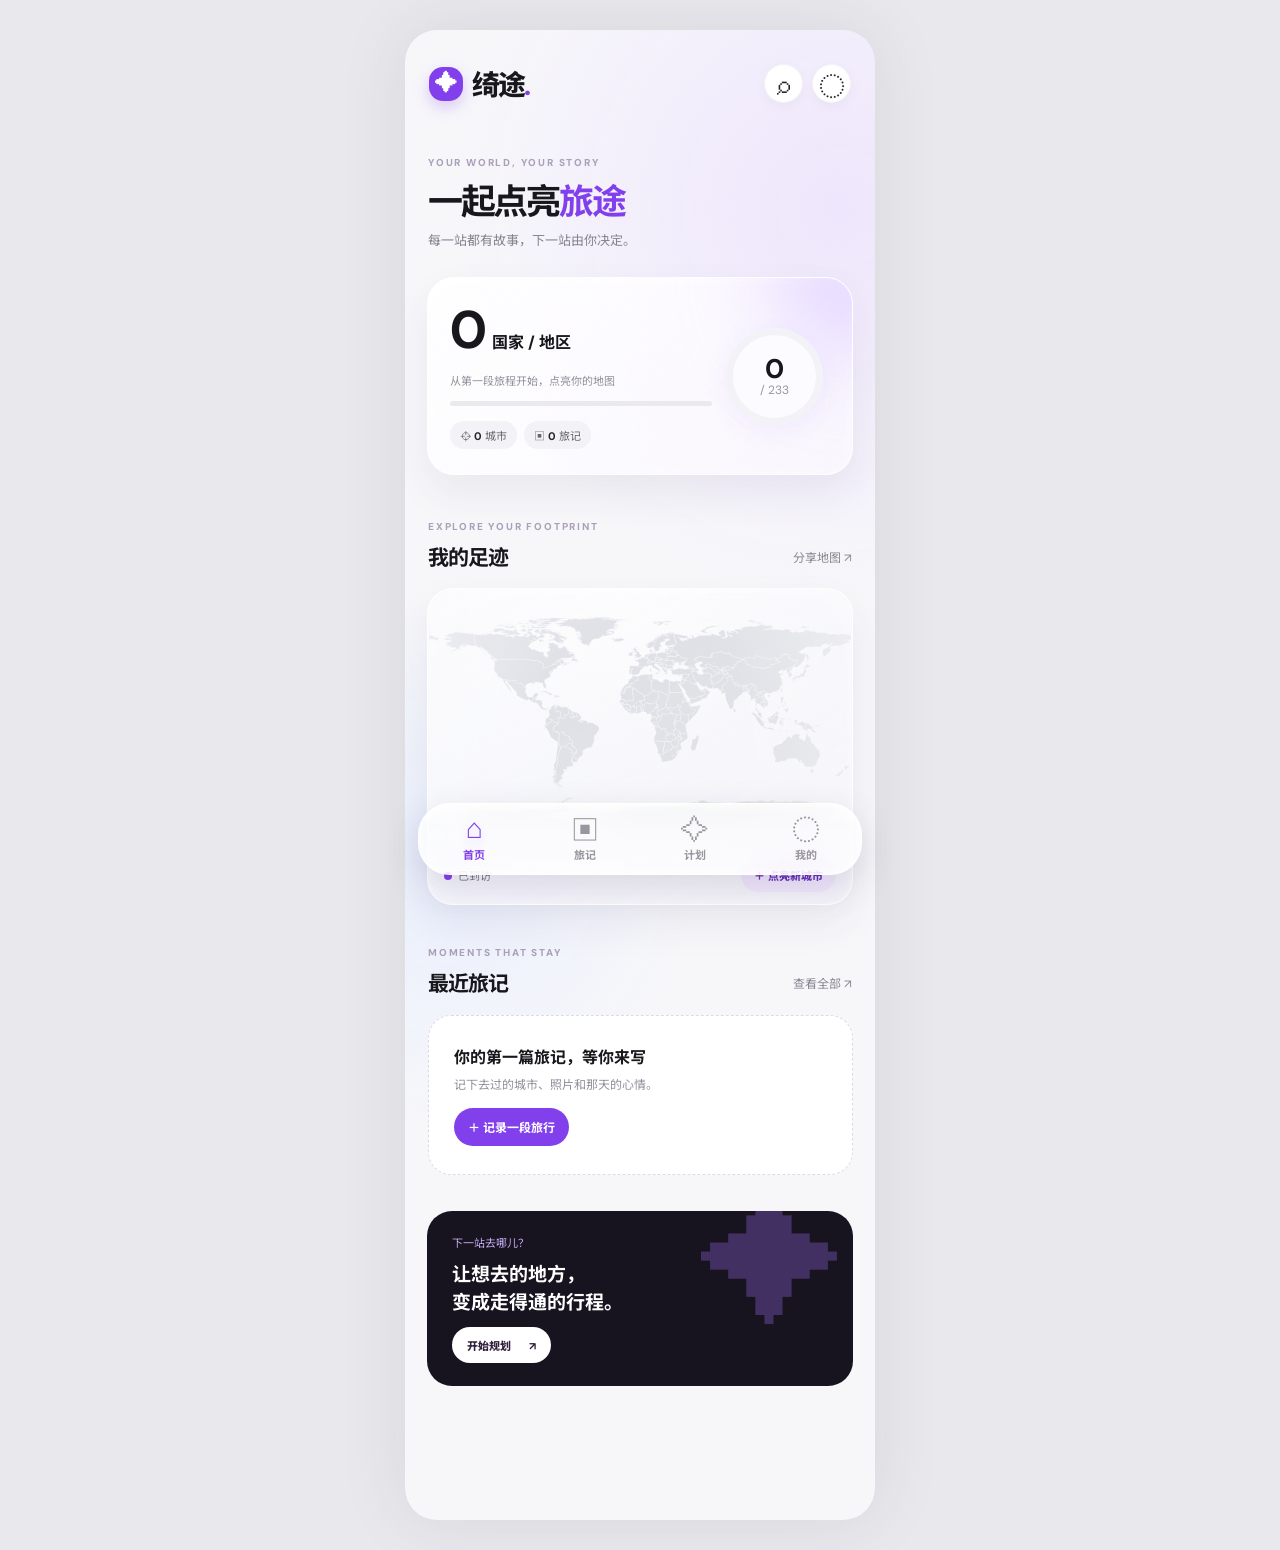
==== commit e2d6a152: "Redesign travel app with mobile journal, map and planning" ====
--- a/travel/index.html
+++ b/travel/index.html
@@ -1 +1,14 @@
-<!doctype html><html lang="zh-CN"><head><meta charset="utf-8"><meta name="viewport" content="width=device-width,initial-scale=1,viewport-fit=cover"><meta name="theme-color" content="#e8ede8"><meta name="description" content="去野：把想去的地方，变成走得通的旅程。导入地点、规划多日路线、收藏旅行灵感。"><link rel="manifest" href="./manifest.webmanifest"><link rel="stylesheet" href="./style.css"><title>去野 · 让每一站都顺路</title></head><body><div id="app"><aside class="rail"><div class="logo" onclick="showView('home')"><span class="logo-mark">✳</span><span>去野<span class="logo-dot">.</span><small>WANDER BETTER</small></span></div><div class="rail-nav"><button class="rail-link active" data-view="home" onclick="showView('home')"><span>◫</span> 我的旅行</button><button class="rail-link" data-view="planner" onclick="showView('planner')"><span>⌁</span> 行程规划</button><button class="rail-link" data-view="collection" onclick="showView('collection')"><span>♡</span> 地点收藏</button></div><div class="rail-bottom"><div class="mini-guide"><span>✦ 旅行灵感</span><p>把地图上的点，连成属于你的故事。</p></div><button class="rail-link" onclick="openSettings()"><span>☷</span> 数据与设置</button></div></aside><main class="main"><header class="topbar"><div class="crumb">TRAVEL STUDIO <span>/</span> <b id="crumb">我的旅行</b></div><div class="top-actions"><span class="offline-pill" id="netStatus">● 在线</span><button class="avatar" aria-label="设置" onclick="openSettings()">旅</button></div></header><section class="view active" id="homeView"><div class="home-hero"><div class="hero-decor decor-one"></div><div class="hero-decor decor-two"></div><div class="hero-content"><span class="overline light">YOUR NEXT STORY STARTS HERE <i>✦</i></span><h1>地图摊开，<br><em>出发就现在。</em></h1><p>上传想去的地方，拼出真正属于你的路线。</p><button class="btn lime" onclick="openTripModal()">＋ 开始一段新旅行 <span>↗</span></button></div><button class="hero-scene" onclick="openTripModal()" aria-label="创建旅行"><span class="scene-note">TRIP IDEAS ✳</span><span class="scene-route"><i>01</i><i>02</i><i>03</i></span><span class="scene-ticket"><b>NEXT STOP</b><strong>YOUR<br>WORLD</strong><small>BOARDING PASS / 001</small></span><span class="scene-sticker">GO<br>GO<br>GO!</span></button><div class="hero-footer"><span>01 / PLAN WITH INTENTION</span><span>SCROLL TO EXPLORE ↓</span></div></div><div class="section-head"><div><span class="overline">YOUR JOURNEYS</span><h2>我的旅行<span class="count" id="tripCount">0</span></h2></div><button class="link-btn" onclick="openTripModal()">创建新旅行 ↗</button></div><div class="trip-grid" id="tripGrid"></div><div class="inspo-head"><div><span class="overline">PICK YOUR NEXT SCENE</span><h2>抽一张旅行签<span class="accent">✳</span></h2></div><div class="inspo-controls"><button onclick="shiftInspo(-1)" aria-label="上一张">←</button><button onclick="shiftInspo(1)" aria-label="下一张">→</button></div></div><div class="inspo-deck" id="inspoDeck"></div><div class="how-strip"><div><span>01</span><b>收集地点</b><small>手动添加或导入清单</small></div><div><span>02</span><b>规划路线</b><small>相近地点分组，减少折返</small></div><div><span>03</span><b>自在出发</b><small>每天的路线随时调整</small></div></div></section><section class="view" id="plannerView"><div class="planner-head"><div><span class="overline">THE JOURNEY BOARD</span><h1 id="tripTitle">旅行计划</h1><p id="tripSubtitle"></p></div><div class="planner-actions"><button class="btn outline" onclick="openImport()">⇧ 导入地点</button><button class="btn dark" onclick="openPlaceModal()">＋ 添加地点</button></div></div><div class="planner-layout"><div class="plan-column"><div class="summary-card"><div class="summary-top"><span class="overline">YOUR TRIP AT A GLANCE</span><button class="icon-btn" title="编辑旅行" onclick="openTripModal(activeTripId)">✎</button></div><div class="summary-number"><strong id="summaryPlaces">0</strong><span>个想去的地点</span><i>✳</i></div><div class="summary-meta"><span id="summaryDays">— 天旅程</span><span id="summaryLocated">— 已定位</span><span id="summaryDistance">— 公里</span></div></div><div class="tabs"><button class="tab active" data-tab="places" onclick="switchTab('places')">地点池 <span id="placeTabCount">0</span></button><button class="tab" data-tab="itinerary" onclick="switchTab('itinerary')">每日行程</button></div><div id="placesPanel"><div class="toolbar"><div class="search-box">⌕ <input id="placeSearch" placeholder="搜索这次旅行的地点" oninput="render()"></div><button class="text-action" onclick="openImport()">批量导入 ↗</button></div><div class="place-list" id="placeList"></div><div class="plan-cta"><div><b>准备好出发了吗？</b><span>根据地点位置，规划更顺路的旅程</span></div><button class="btn lime" onclick="generatePlan()">✦ 智能规划</button></div></div><div id="itineraryPanel" hidden><div class="day-switch" id="daySwitch"></div><div class="day-info" id="dayInfo"></div><div class="route-list" id="routeList"></div><button class="subtle-add" onclick="openPlaceModal()">＋ 继续添加地点</button></div></div><div class="map-column"><div class="map-card"><div class="map-top"><div><span class="overline">ROUTE PREVIEW</span><h3>路线一览</h3></div><span class="map-badge" id="mapBadge">待规划</span></div><div class="map-art" id="mapArt"></div><div class="map-foot"><div><b>◉</b><span id="mapHint">添加地点后，在这里预览路线</span></div><button onclick="openExternalMap()">在地图中查看 ↗</button></div></div><div class="tip-card"><span>✳</span><div><b>关于路线规划</b><p>按地点坐标分组并优化每日访问顺序。交通、营业时间和预约信息请在出发前再次确认。</p></div></div></div></div></section><section class="view" id="collectionView"><div class="simple-head"><span class="overline">THE LITTLE BLACK BOOK</span><h1>心动地点<span class="accent">.</span></h1><p>在不同旅程里遇见的好地方，都收在这里。</p></div><div class="collection-grid" id="collectionGrid"></div></section></main><nav class="mobile-nav"><button data-view="home" class="active" onclick="showView('home')"><span>◫</span>旅行</button><button data-view="planner" onclick="showView('planner')"><span>⌁</span>规划</button><button class="mobile-add" onclick="openPlaceModal()">＋</button><button data-view="collection" onclick="showView('collection')"><span>♡</span>收藏</button><button onclick="openSettings()"><span>☷</span>我的</button></nav></div><div class="modal-backdrop" id="modal" onclick="if(event.target===this)closeModal()"><div class="modal-sheet"><div class="modal-inner" id="modalInner"></div></div></div><div class="toast" id="toast"></div><script src="./app.js"></script></body></html>
+<!doctype html>
+<html lang="zh-CN"><head>
+<meta charset="utf-8"><meta name="viewport" content="width=device-width,initial-scale=1,viewport-fit=cover">
+<meta name="theme-color" content="#f7f7fa"><meta name="apple-mobile-web-app-capable" content="yes"><meta name="apple-mobile-web-app-status-bar-style" content="default">
+<meta name="description" content="绮途：收藏旅行足迹，记录旅途回忆，把想去的地方排成顺路行程。">
+<link rel="manifest" href="./manifest.webmanifest"><link rel="icon" href="./icon.svg" type="image/svg+xml"><link rel="stylesheet" href="./style.css"><title>绮途 · 一起点亮旅途</title></head><body>
+<div class="shell"><main id="app">
+<header class="app-header"><button class="brand" data-go="home" aria-label="返回首页"><span class="brand-mark">✦</span><span>绮途<span class="brand-dot">.</span></span></button><div class="header-actions"><button class="round-btn" id="searchButton" aria-label="搜索旅行">⌕</button><button class="round-btn" data-go="profile" aria-label="我的">◌</button></div></header>
+<section class="page active" id="homePage"><div class="page-intro"><span class="eyebrow">YOUR WORLD, YOUR STORY</span><h1>一起点亮<span>旅途</span></h1><p>每一站都有故事，下一站由你决定。</p></div><div class="stats-card"><div><span class="stats-n"><b id="countryCount">0</b><strong>国家 / 地区</strong></span><p id="statsCaption">从第一段旅程开始，点亮你的地图</p><div class="progress"><i id="countryProgress"></i></div><div class="stats-pills"><span>⌖ <b id="cityCount">0</b> 城市</span><span>▣ <b id="memoryCount">0</b> 旅记</span></div></div><div class="ring" id="countryRing"><span><b id="ringCount">0</b><small>/ 233</small></span></div></div><div class="section-title map-title"><div><span class="eyebrow">EXPLORE YOUR FOOTPRINT</span><h2>我的足迹</h2></div><button class="text-button" id="shareMapButton">分享地图 ↗</button></div><div class="map-card"><div class="map-stage" id="worldMap"><img src="./assets/world.svg" alt="世界地图"><div id="mapPins"></div></div><div class="map-bottom"><span><i></i>已到访</span><button id="mapAddButton">＋ 点亮新城市</button></div></div><div class="section-title"><div><span class="eyebrow">MOMENTS THAT STAY</span><h2>最近旅记</h2></div><button class="text-button" data-go="memories">查看全部 ↗</button></div><div class="memory-scroll" id="recentMemories"></div><div class="home-cta"><span>下一站去哪儿？</span><strong>让想去的地方，<br>变成走得通的行程。</strong><button data-go="plans">开始规划 <b>↗</b></button></div></section>
+<section class="page" id="memoriesPage"><div class="page-intro"><span class="eyebrow">TRAVEL JOURNAL</span><h1>旅途<span>有迹</span></h1><p>照片、地点、心情，都留在这里。</p></div><div class="sub-actions"><button class="chip active" id="memAll">全部旅记</button><button class="chip" id="memVisited">已到访</button><button class="chip" id="memUpcoming">待出发</button></div><div class="memory-list" id="memoryList"></div></section>
+<section class="page" id="plansPage"><div class="page-intro plan-intro"><span class="eyebrow">MAKE THE MOST OF EVERY DAY</span><h1>计划下一站<span>✦</span></h1><p>把地点交给我，一起排出更顺路的路线。</p></div><button class="new-plan" id="newTripButton"><span class="new-plan-icon">＋</span><span><strong>创建一段新旅行</strong><small>任何目的地，任意天数</small></span><b>↗</b></button><div class="section-title"><div><span class="eyebrow">YOUR UPCOMING TRIPS</span><h2>我的计划</h2></div></div><div id="planList"></div><div class="planner-detail" id="plannerDetail" hidden></div></section>
+<section class="page" id="profilePage"><div class="page-intro"><span class="eyebrow">THE STORY CONTINUES</span><h1>我的<span>旅程</span></h1><p>每一段走过的路，都算数。</p></div><button class="profile-card" id="editProfileButton"><div class="profile-avatar" id="profileAvatar">✦</div><div><strong id="profileName">旅行收藏家</strong><small>点击更换头像与昵称</small></div><b>✎</b></button><div class="profile-metrics"><div><b id="profileCountries">0</b><span>国家 / 地区</span></div><div><b id="profileCities">0</b><span>城市</span></div><div><b id="profileTrips">0</b><span>旅行</span></div></div><div class="section-title"><div><span class="eyebrow">YOUR DATA</span><h2>旅行资料</h2></div></div><div class="settings-list"><button id="exportButton">↓ <span>导出全部旅行</span><b>↗</b></button><label for="backupFile">↑ <span>导入旅行备份</span><b>↗</b></label><input id="backupFile" type="file" accept="application/json,.json" hidden><button id="shareProfileButton">↗ <span>分享足迹</span><b>↗</b></button></div><p class="privacy-note">旅行数据保存在这台设备的当前浏览器中。换设备前请导出备份。路线依据地点坐标估算，不含实时交通与营业时间。</p></section>
+<nav class="bottom-nav" aria-label="主导航"><button class="active" data-go="home"><span>⌂</span><small>首页</small></button><button data-go="memories"><span>▣</span><small>旅记</small></button><button data-go="plans"><span>✧</span><small>计划</small></button><button data-go="profile"><span>◌</span><small>我的</small></button></nav>
+</main></div><div class="modal-backdrop" id="modal" hidden><div class="sheet"><div class="sheet-handle"></div><div id="modalContent"></div></div></div><div class="toast" id="toast" role="status"></div><script src="./app.js"></script></body></html>
--- a/travel/style.css
+++ b/travel/style.css
@@ -1,6 +1,6 @@
-@import url('https://fonts.googleapis.com/css2?family=DM+Sans:wght@400;500;600;700;800&family=Noto+Sans+SC:wght@400;500;600;700;800&display=swap');:root{--bg:#e9eee9;--paper:#f8f9f4;--white:#fff;--ink:#183c38;--muted:#788981;--line:#dce5dc;--lime:#c9f38e;--orange:#eea26c;--shadow:0 18px 45px #23443912}*{box-sizing:border-box}html{scroll-behavior:smooth}body{margin:0;color:var(--ink);background:var(--bg);font-family:'DM Sans','Noto Sans SC',sans-serif}button,input,textarea,select{font:inherit}button{cursor:pointer}button:focus-visible,input:focus-visible,textarea:focus-visible,select:focus-visible{outline:2px solid #5c9979;outline-offset:3px}button:disabled{opacity:.45;cursor:not-allowed}#app{min-height:100vh;display:flex}.rail{width:240px;background:#f4f7f1;border-right:1px solid #dce5dc;position:sticky;top:0;height:100vh;display:flex;flex-direction:column;padding:34px 20px 24px;flex:none}.logo{display:flex;align-items:center;gap:12px;font-size:27px;font-weight:800;letter-spacing:-.09em;cursor:pointer;padding:0 12px}.logo-mark{width:38px;height:38px;background:var(--ink);color:var(--lime);border-radius:12px;display:grid;place-items:center;font-size:28px;line-height:1}.logo-dot{color:#89c951}.logo small{font-size:8px;letter-spacing:.2em;display:block;font-weight:700;margin-top:-3px}.rail-nav{margin-top:62px;display:grid;gap:7px}.rail-link{display:flex;align-items:center;gap:12px;background:none;border:0;color:#72867a;border-radius:12px;text-align:left;padding:12px 14px;width:100%;font-size:13px;font-weight:600}.rail-link span{font-size:20px;font-weight:400;width:22px;text-align:center}.rail-link:hover,.rail-link.active{background:#e0ebdb;color:var(--ink)}.rail-bottom{margin-top:auto}.mini-guide{background:#e0eee0;border-radius:16px;padding:17px;margin-bottom:19px}.mini-guide span{font-size:11px;font-weight:700}.mini-guide p{font-size:11px;line-height:1.6;margin:8px 0 0;color:#657b6c}.main{flex:1;min-width:0;max-width:1500px;margin:0 auto}.topbar{height:77px;display:flex;align-items:center;justify-content:space-between;padding:0 49px;border-bottom:1px solid #d9e2d9}.crumb{font-size:10px;font-weight:700;letter-spacing:.16em;color:#879b8a}.crumb span{padding:0 8px;color:#b9c8ba}.crumb b{color:var(--ink);font-weight:700;letter-spacing:0;font-size:12px}.top-actions{display:flex;align-items:center;gap:20px}.offline-pill{font-size:10px;color:#6c8c70}.avatar{border:0;background:#d6e8d3;color:var(--ink);width:35px;height:35px;border-radius:50%;font-weight:700}.view{display:none;padding:32px 49px 65px}.view.active{display:block}.home-hero{height:330px;background:#153b39;border-radius:24px;color:#fff;position:relative;overflow:hidden;padding:34px 45px;isolation:isolate}.home-hero:before{content:'';position:absolute;inset:0;background:radial-gradient(circle at 73% 43%,#8ca78b 0,#4a796d 24%,transparent 53%),linear-gradient(115deg,#143b38 0%,#31585a 100%);z-index:-2}.home-hero:after{content:'';position:absolute;width:490px;height:490px;border:1px solid #ffffff50;border-radius:50%;right:-80px;top:-80px;box-shadow:0 0 0 55px #ffffff09,0 0 0 110px #ffffff08;z-index:-1}.hero-decor{position:absolute;border:1px solid #d8f5cd8a;border-radius:50%;z-index:-1}.decor-one{width:200px;height:200px;right:140px;top:65px;transform:rotate(-27deg) skew(26deg)}.decor-two{width:26px;height:26px;right:235px;top:97px;background:var(--lime);box-shadow:0 0 0 12px #c9f38e31}.hero-content{position:relative;z-index:1}.overline{font-size:10px;letter-spacing:.19em;font-weight:800;color:#84a88a}.overline.light{color:#d6eec9}.overline i{font-style:normal;color:var(--lime);font-size:18px;vertical-align:middle}.home-hero h1{font-size:43px;line-height:1.18;letter-spacing:-.065em;margin:16px 0 12px;font-weight:700}.home-hero h1 em{font-style:normal;color:var(--lime)}.home-hero p{font-size:12px;color:#e0ebe3;margin:0 0 24px}.btn{border:0;border-radius:12px;padding:11px 16px;font-size:12px;font-weight:700;display:inline-flex;align-items:center;justify-content:center;gap:10px;white-space:nowrap;transition:transform .18s,box-shadow .18s}.btn:hover{transform:translateY(-2px);box-shadow:0 8px 20px #1b393922}.btn span{font-size:18px}.btn.lime{background:var(--lime);color:var(--ink)}.btn.dark{background:var(--ink);color:white}.btn.outline{background:white;color:var(--ink);border:1px solid var(--line)}.hero-stamp{position:absolute;right:105px;top:88px;transform:rotate(14deg);border:2px solid #eef9d6b8;border-radius:50%;width:112px;height:112px;display:flex;flex-direction:column;justify-content:center;align-items:center;line-height:1;font-size:22px;font-weight:800;letter-spacing:.02em;color:#e6f5dc}.hero-stamp span{font-size:18px;margin-top:5px}.hero-footer{position:absolute;left:45px;right:45px;bottom:18px;display:flex;justify-content:space-between;font-size:8px;letter-spacing:.15em;color:#c4d7c9}.section-head{display:flex;justify-content:space-between;align-items:end;margin:35px 0 16px}.section-head h2{font-size:26px;letter-spacing:-.06em;margin:5px 0 0}.count{font-size:12px;background:#d9e7d8;padding:4px 8px;border-radius:99px;vertical-align:middle;margin-left:10px;letter-spacing:0}.link-btn,.text-action{border:0;background:none;color:#2c6550;font-size:11px;font-weight:700}.trip-grid{display:grid;grid-template-columns:repeat(3,minmax(0,1fr));gap:15px}.trip-card{background:white;border-radius:20px;overflow:hidden;min-height:260px;box-shadow:var(--shadow);cursor:pointer;transition:transform .2s}.trip-card:hover{transform:translateY(-4px)}.trip-cover{height:155px;position:relative;overflow:hidden;background:linear-gradient(125deg,#8daea0,#234d4f)}.trip-cover:before{content:'';position:absolute;inset:-40%;background:radial-gradient(circle at 70% 42%,#f7d7a3 0 8%,transparent 10%),radial-gradient(circle at 55% 55%,#a9d8b6 0 17%,transparent 18%),radial-gradient(ellipse at 55% 53%,#326b62 0 29%,transparent 30%),radial-gradient(circle at 35% 25%,#cfede2,transparent 48%);transform:rotate(-18deg)}.trip-cover.style-1{background:linear-gradient(125deg,#b3cddd,#306d87)}.trip-cover.style-2{background:linear-gradient(125deg,#f0cb99,#8ca17d)}.trip-cover.style-3{background:linear-gradient(125deg,#c8aebc,#59618b)}.trip-cover:after{content:'✳';position:absolute;right:17px;top:14px;color:#fff;font-size:23px}.trip-index{position:absolute;left:16px;top:16px;z-index:1;font-size:9px;letter-spacing:.14em;color:white;font-weight:700}.trip-cover h3{position:absolute;left:17px;bottom:13px;z-index:1;color:white;margin:0;font-size:22px;text-shadow:0 2px 12px #174a4966}.trip-details{padding:15px 17px}.trip-details p{font-size:11px;color:var(--muted);margin:0 0 11px;white-space:nowrap;overflow:hidden;text-overflow:ellipsis}.trip-details div{display:flex;justify-content:space-between;align-items:center;font-size:10px;color:#6c8573}.trip-details b{font-size:17px;color:var(--ink);font-weight:400}.new-card{border:1.5px dashed #b8cab6;background:#edf4ea;display:flex;align-items:center;justify-content:center;flex-direction:column;color:#588169;min-height:260px;box-shadow:none}.new-card strong{font-size:13px;color:var(--ink);margin:10px 0 5px}.new-card small{font-size:10px}.new-card .big-plus{font-size:35px;font-weight:200}.how-strip{display:grid;grid-template-columns:repeat(3,1fr);gap:12px;margin-top:30px;background:#dfe9dc;border-radius:17px;padding:20px 25px}.how-strip div{display:flex;flex-direction:column;gap:3px;position:relative;padding-left:32px}.how-strip span{position:absolute;left:0;top:0;font-size:11px;color:#75a075;font-weight:700}.how-strip b{font-size:12px}.how-strip small{font-size:10px;color:#708778}.planner-head,.simple-head{display:flex;justify-content:space-between;align-items:end;margin:5px 0 25px}.planner-head h1,.simple-head h1{font-size:37px;letter-spacing:-.065em;line-height:1.1;margin:8px 0}.planner-head p,.simple-head p{font-size:12px;color:var(--muted);margin:0}.planner-actions{display:flex;gap:8px}.planner-layout{display:grid;grid-template-columns:minmax(0,1.2fr) minmax(320px,.8fr);gap:20px}.summary-card{background:var(--ink);color:#fff;border-radius:20px;padding:19px 22px;min-height:152px;position:relative;overflow:hidden}.summary-card:after{content:'✳';font-size:175px;color:#c9f38e15;position:absolute;right:20px;top:-65px}.summary-top{display:flex;justify-content:space-between;align-items:center;position:relative;z-index:1}.summary-top .overline{color:#a2c6a7}.icon-btn{background:#ffffff20;color:white;border:0;border-radius:50%;height:28px;width:28px}.summary-number{margin:12px 0 10px;position:relative;z-index:1}.summary-number strong{font-size:49px;line-height:1;font-weight:600;letter-spacing:-.07em}.summary-number span{font-size:12px;color:#d5e7d5;margin-left:8px}.summary-number i{font-style:normal;float:right;font-size:28px;color:var(--lime)}.summary-meta{display:flex;gap:14px;color:#c3dbc6;font-size:10px;position:relative;z-index:1}.tabs{display:flex;gap:23px;border-bottom:1px solid var(--line);margin:19px 0 15px}.tab{border:0;background:transparent;color:#86988c;padding:0 0 12px;font-size:12px;font-weight:700}.tab.active{color:var(--ink);border-bottom:2px solid #437d57}.tab span{font-size:10px;background:#dce8da;border-radius:99px;padding:2px 6px;margin-left:4px}.toolbar{display:flex;align-items:center;justify-content:space-between;gap:8px}.search-box{height:39px;display:flex;align-items:center;gap:7px;background:white;border:1px solid var(--line);padding:0 12px;border-radius:11px;flex:1;color:#7d9385}.search-box input{border:0;outline:0;background:none;width:100%;font-size:11px}.place-list{display:grid;gap:8px;max-height:400px;overflow:auto;margin:13px 0}.place-item{display:flex;align-items:center;gap:12px;background:#fff;border:1px solid #e2e8df;border-radius:14px;padding:10px 12px}.place-icon{height:40px;width:40px;border-radius:11px;background:#e4efe5;color:#3b7050;display:grid;place-items:center;font-size:18px;flex:none}.place-main{min-width:0;flex:1}.place-main strong{font-size:12px;display:block;white-space:nowrap;overflow:hidden;text-overflow:ellipsis}.place-main small{font-size:10px;color:#8ba094;display:block;margin-top:3px;white-space:nowrap;overflow:hidden;text-overflow:ellipsis}.place-actions{display:flex;gap:4px}.place-actions button{border:0;background:none;color:#8aa18c;padding:5px;font-size:15px}.place-actions .saved{color:#e88065}.status{font-size:9px;color:#568568;background:#ebf5e8;border-radius:99px;padding:4px 7px;white-space:nowrap}.status.warn{color:#a47840;background:#fff3df}.plan-cta{display:flex;align-items:center;justify-content:space-between;gap:8px;background:#dfeadb;border-radius:15px;padding:15px 17px}.plan-cta b,.plan-cta span{display:block}.plan-cta b{font-size:12px}.plan-cta span{font-size:10px;color:#738c76;margin-top:4px}.map-card{background:white;border:1px solid var(--line);border-radius:20px;overflow:hidden;box-shadow:var(--shadow)}.map-top{padding:18px 20px 11px;display:flex;justify-content:space-between;align-items:center}.map-top h3{font-size:18px;margin:4px 0 0;letter-spacing:-.04em}.map-badge{background:#eaf3e6;color:#518060;font-size:10px;border-radius:99px;padding:6px 9px}.map-art{height:370px;background:#dce9df;position:relative;overflow:hidden}.map-art:before{content:'';position:absolute;inset:-50%;background:repeating-linear-gradient(33deg,transparent 0 33px,#f6f8e9aa 34px 40px,transparent 41px 80px),repeating-linear-gradient(122deg,transparent 0 38px,#ffffffa6 39px 43px,transparent 44px 96px);transform:rotate(-12deg)}.map-art svg{position:absolute;inset:0;width:100%;height:100%}.map-empty{position:absolute;inset:0;display:grid;place-items:center;text-align:center;color:#6b9174;font-size:12px;line-height:1.7;padding:30px}.map-empty b{font-size:40px;display:block}.map-pin{position:absolute;transform:translate(-50%,-100%);background:var(--ink);color:white;border:2px solid white;width:29px;height:29px;border-radius:50% 50% 50% 3px;rotate:-45deg;display:grid;place-items:center;box-shadow:0 3px 10px #204e4555}.map-pin span{rotate:45deg;font-size:11px}.map-foot{padding:14px 18px;display:flex;justify-content:space-between;gap:8px;font-size:10px}.map-foot div{display:flex;gap:8px;color:#7d9583}.map-foot b{color:#4f8e5e}.map-foot button{background:none;border:0;color:#356b4d;font-size:10px;font-weight:700}.tip-card{display:flex;gap:13px;padding:17px 18px;background:#e2ece2;border-radius:16px;margin-top:15px}.tip-card>span{font-size:23px;color:#669771}.tip-card b{font-size:11px}.tip-card p{font-size:10px;color:#758c78;line-height:1.6;margin:5px 0 0}.day-switch{display:flex;gap:7px;overflow-x:auto;scrollbar-width:none;margin-bottom:14px}.day-chip{border:1px solid var(--line);background:white;border-radius:11px;padding:9px 13px;font-size:11px;white-space:nowrap}.day-chip.active{background:var(--ink);color:white}.day-info{display:flex;justify-content:space-between;align-items:center;background:#e1ecdd;border-radius:13px;padding:12px 15px;margin-bottom:12px}.day-info strong{font-size:12px}.day-info small{font-size:10px;color:#728b75}.route-list{display:grid;gap:2px}.route-stop{display:flex;gap:12px;position:relative;padding-bottom:16px}.route-stop:not(:last-child):before{content:'';position:absolute;left:15px;top:34px;bottom:-1px;border-left:1px dashed #a8c7a7}.route-num{height:30px;width:30px;flex:none;border-radius:50%;background:var(--lime);color:var(--ink);display:grid;place-items:center;font-size:11px;font-weight:800;position:relative;z-index:1}.route-body{flex:1;background:white;border:1px solid var(--line);border-radius:13px;padding:11px 13px;display:flex;align-items:center;justify-content:space-between;gap:6px}.route-body strong{display:block;font-size:12px}.route-body small{font-size:10px;color:#889d8e}.route-body button{border:0;background:none;color:#557b62;font-size:10px}.subtle-add{width:100%;border:1px dashed #a6c2a7;border-radius:11px;background:none;padding:12px;color:#477859;font-size:11px}.accent{color:#95c56d}.simple-head{display:block;margin:20px 0 25px}.collection-grid{display:grid;grid-template-columns:repeat(3,minmax(0,1fr));gap:13px}.collection-card{background:white;border-radius:15px;padding:16px;min-height:130px;display:flex;flex-direction:column;justify-content:space-between}.collection-card i{font-size:23px;font-style:normal;color:#59866a}.collection-card b{font-size:13px}.collection-card small{color:#8ca092;font-size:10px}.empty-state{background:#f7faf4;border:1px dashed #bfd0be;padding:28px;text-align:center;border-radius:16px;color:#879a8a;font-size:11px;line-height:1.8}.empty-state b{display:block;font-size:14px;color:var(--ink);margin-bottom:4px}.modal-backdrop{display:none;position:fixed;inset:0;background:#0b2c2b96;z-index:100;align-items:center;justify-content:center;padding:20px}.modal-backdrop.open{display:flex}.modal-sheet{background:#f8faf5;border-radius:24px;width:min(500px,100%);max-height:90vh;overflow:auto;box-shadow:0 25px 80px #102e2c55}.modal-inner{padding:25px}.modal-head{display:flex;justify-content:space-between;align-items:start;margin-bottom:20px}.modal-head h2{font-size:23px;letter-spacing:-.05em;margin:5px 0 0}.modal-head button{border:0;background:#e3ebe2;border-radius:50%;height:30px;width:30px;color:var(--ink)}.field{display:block;font-size:11px;color:#708878;font-weight:700;margin:13px 0}.field input,.field textarea,.field select{display:block;width:100%;border:1px solid #d7e1d6;background:white;border-radius:11px;padding:11px 12px;color:var(--ink);margin-top:6px;font-size:12px;outline:0}.field textarea{min-height:105px;resize:vertical}.field-row{display:grid;grid-template-columns:1fr 1fr;gap:10px}.helper{font-size:10px;color:#8c9d8d;line-height:1.6}.modal-submit{width:100%;margin-top:13px}.import-drop{border:1.5px dashed #a7c2aa;background:#eaf2e9;border-radius:15px;text-align:center;padding:20px;cursor:pointer}.import-drop b{display:block;font-size:13px;margin:4px}.import-drop small{font-size:10px;color:#7b927c}.example{font-size:10px;color:#718a77;background:#edf3eb;padding:10px;border-radius:9px;line-height:1.7}.choice-row{display:flex;gap:8px}.choice{border:1px solid var(--line);background:white;border-radius:10px;padding:9px 12px;font-size:11px;color:var(--ink)}.choice.active{background:var(--ink);color:white}.progress{height:6px;border-radius:99px;background:#dce8dc;overflow:hidden;margin:14px 0}.progress span{display:block;height:100%;background:#8fcb6c;transition:width .3s}.toast{position:fixed;z-index:200;left:50%;bottom:28px;transform:translate(-50%,20px);opacity:0;pointer-events:none;background:var(--ink);color:white;border-radius:99px;padding:10px 17px;font-size:11px;transition:.2s;box-shadow:var(--shadow)}.toast.show{opacity:1;transform:translate(-50%,0)}.mobile-nav{display:none}@media(max-width:1080px){.rail{width:190px}.view{padding:28px}.topbar{padding:0 28px}.planner-layout{grid-template-columns:minmax(0,1fr)}.map-column{display:grid;grid-template-columns:1fr 1fr;gap:12px}.tip-card{margin-top:0;align-self:start}.map-art{height:280px}.trip-grid{grid-template-columns:repeat(2,1fr)}}@media(max-width:700px){body{background:#f1f5ed}#app{display:block}.rail{display:none}.main{padding-bottom:76px}.topbar{height:61px;padding:0 20px;background:#f1f5ed}.view{padding:18px 17px 55px}.home-hero{height:385px;padding:28px;border-radius:19px}.home-hero h1{font-size:40px;margin-top:35px}.home-hero p{max-width:230px;line-height:1.7}.hero-stamp{right:21px;top:30px;transform:rotate(13deg) scale(.66);transform-origin:top right}.hero-footer{left:28px;right:28px}.section-head{margin-top:28px}.trip-grid{grid-template-columns:repeat(2,minmax(0,1fr));gap:9px}.trip-card,.new-card{min-height:218px}.trip-cover{height:118px}.trip-cover h3{font-size:16px}.trip-details{padding:11px}.trip-details p{font-size:9px}.how-strip{grid-template-columns:1fr;padding:17px;gap:16px}.planner-head{display:block;margin:15px 0 18px}.planner-head h1,.simple-head h1{font-size:31px}.planner-actions{margin-top:19px}.planner-layout{display:flex;flex-direction:column}.map-column{display:block}.map-card{margin-top:2px}.map-art{height:280px}.tip-card{margin-top:12px}.plan-cta{align-items:stretch;flex-direction:column}.plan-cta .btn{width:100%}.mobile-nav{position:fixed;bottom:0;left:0;right:0;height:69px;padding:7px 10px calc(7px + env(safe-area-inset-bottom));display:flex;justify-content:space-around;align-items:start;background:#fffffff0;backdrop-filter:blur(17px);border-top:1px solid #e3ebe0;z-index:20}.mobile-nav button{border:0;background:none;color:#9aab9b;display:flex;flex-direction:column;align-items:center;gap:2px;font-size:9px;min-width:46px}.mobile-nav button span{font-size:21px;line-height:1.2}.mobile-nav button.active{color:var(--ink);font-weight:700}.mobile-nav .mobile-add{background:var(--lime);height:42px;width:42px;min-width:42px;border-radius:50%;margin-top:-16px;color:var(--ink);font-size:27px;display:grid;place-items:center;box-shadow:0 5px 15px #7fbb795c}.collection-grid{grid-template-columns:repeat(2,1fr)}.modal-backdrop{padding:0;align-items:end}.modal-sheet{border-radius:22px 22px 0 0;max-height:92vh;width:100%}.modal-inner{padding:22px 19px calc(25px + env(safe-area-inset-bottom))}}@media(max-width:380px){.home-hero h1{font-size:35px}.trip-grid{grid-template-columns:1fr}.trip-card,.new-card{min-height:210px}}@media(prefers-reduced-motion:reduce){*,*:before,*:after{scroll-behavior:auto!important;transition:none!important}}
-/* V3 visual direction: layered travel console */
-:root{--bg:#13191b;--paper:#f3f6f0;--white:#fff;--ink:#142526;--muted:#718078;--line:#d9e3d8;--lime:#e7ff42;--orange:#ff806e;--shadow:0 20px 45px #101b1a22}body{background:#151a1c}#app{background:#edf2ed}.rail{background:#12191a;border-right:1px solid #2c3735;color:#f4f9ee}.logo{color:#fff}.logo-mark{background:var(--lime);color:#101918;border-radius:7px;transform:rotate(-7deg)}.logo-dot{color:var(--lime)}.rail-link{color:#95aba2}.rail-link:hover,.rail-link.active{background:var(--lime);color:#101918;transform:translateX(3px)}.mini-guide{background:#243632;color:#f0ff5e;border:1px solid #51735e}.mini-guide p{color:#b8d3c4}.topbar{background:#ecf1ec}.home-hero{height:370px;background:#06203b url('./hero-collage.jpg') center/cover no-repeat;border-radius:27px;box-shadow:0 20px 42px #08242b30}.home-hero:before{background:linear-gradient(90deg,#061d36bd 0%,#061d3670 34%,transparent 70%)}.home-hero:after{display:none}.home-hero h1{font-size:clamp(40px,4.5vw,64px);line-height:1.06;text-shadow:0 3px 22px #071b3b80}.home-hero h1 em{color:var(--lime);text-shadow:0 2px 14px #071b3b}.home-hero p{font-size:13px;color:#e2f7f5;max-width:270px;line-height:1.7}.hero-decor,.hero-stamp{display:none}.overline.light{color:#9bfbef}.btn.lime{background:var(--lime);color:#121917;box-shadow:4px 4px 0 #111a16}.btn.lime:hover{box-shadow:6px 6px 0 #111a16;transform:translate(-2px,-2px)}.hero-footer{color:#aaf6f0}.trip-grid{gap:18px}.trip-card{border:1px solid #1c2925;border-radius:17px;box-shadow:5px 6px 0 #1d2926;transform:rotate(-1deg)}.trip-card:nth-child(even){transform:rotate(1deg)}.trip-card:hover{transform:rotate(0) translateY(-8px);box-shadow:8px 12px 0 #1d2926}.trip-cover{height:168px;background:#20c6c3}.trip-cover:before{background:linear-gradient(145deg,#ffffff29,transparent 60%),radial-gradient(circle at 62% 60%,#ffed4a 0 8%,transparent 9%),radial-gradient(circle at 62% 60%,#0daeb2 0 28%,transparent 29%),repeating-linear-gradient(35deg,#00c9c5 0 20px,#08a3b7 21px 42px)}.trip-cover.style-1{background:#eaff3d}.trip-cover.style-2{background:#ff8a70}.trip-cover.style-3{background:#d1b7e8}.trip-cover h3{background:#141d1c;color:#f7fff0;padding:4px 9px;transform:rotate(-3deg);left:14px;bottom:16px;box-shadow:3px 3px 0 var(--lime)}.trip-cover:after{color:#172421;font-size:38px}.trip-index{color:#132825;background:#eaff3d;padding:5px 7px;border-radius:3px}.trip-details{background:#fff}.new-card{background:#eaff3d;border:2px dashed #1b2821;box-shadow:5px 6px 0 #1d2926;color:#16241c;transform:rotate(1deg)}.new-card .big-plus{border:2px solid #16241c;border-radius:50%;width:61px;height:61px;display:grid;place-items:center;line-height:1}.how-strip{background:#151d1c;color:#f7fff3;border:2px solid #3e5350;box-shadow:5px 6px 0 #b4d6c6}.how-strip span{color:#eaff3d}.how-strip small{color:#a8c1b5}.summary-card{background:#121b1b;border:2px solid #1b2626;box-shadow:6px 6px 0 #c5efba}.summary-card:after{color:#dfff3b22}.summary-number i{color:var(--lime)}.btn.dark{background:#172423;color:#f8fff3;box-shadow:3px 3px 0 #a5cec0}.btn.outline{border:1.5px solid #192b28;box-shadow:3px 3px 0 #c5ddce}.place-item{border:1px solid #1c2f2a;box-shadow:3px 3px 0 #d8e9d3;transition:transform .18s,box-shadow .18s}.place-item:hover{transform:translate(-2px,-2px);box-shadow:5px 5px 0 #b2e9bb}.place-icon{background:var(--lime);color:#14221b;border:1px solid #1b2a25}.status{background:#d8f4d4}.plan-cta{background:var(--lime);border:1px solid #15231a;box-shadow:5px 5px 0 #17241d}.plan-cta span{color:#48624b}.map-card{border:2px solid #172722;box-shadow:7px 7px 0 #abd9c8}.map-top{background:#172322;color:white}.map-top .overline{color:#a7e9e1}.map-badge{background:#eaff3d;color:#17231c;font-weight:800}.map-art{background:#5ee0d5}.map-art:before{background:repeating-linear-gradient(32deg,transparent 0 27px,#eaff3d7a 28px 34px,transparent 35px 90px),repeating-linear-gradient(122deg,transparent 0 45px,#ffffffc9 46px 52px,transparent 53px 110px)}.map-pin{background:#ff6b78;border-color:#132723}.map-foot{background:#f7faf2}.tip-card{background:#162320;color:#f5f9ef;border:1px solid #3b5e4f}.tip-card>span{color:#dfff3c}.tip-card p{color:#a9c5af}.tabs{border-bottom-color:#abc4ad}.tab.active{border-bottom-color:#142823}.day-chip{position:relative;background:#fff8e2;border:1.5px solid #20352b;border-radius:5px;padding:12px 17px;box-shadow:3px 3px 0 #b6c8a9;font-weight:800;transition:transform .18s}.day-chip:before,.day-chip:after{content:'';position:absolute;top:50%;width:9px;height:9px;background:#edf2ed;border:1px solid #20352b;border-radius:50%;transform:translateY(-50%)}.day-chip:before{left:-6px}.day-chip:after{right:-6px}.day-chip:hover{transform:translateY(-3px)}.day-chip.active{background:#eaff3d;color:#111b15}.day-info{background:#182521;color:white;border-radius:6px}.day-info small{color:#a9e4c7}.route-num{background:#eaff3d;border:2px solid #1b2921;box-shadow:2px 2px 0 #1c2921}.route-body{border:1.5px solid #1e2c26;border-radius:7px;box-shadow:3px 3px 0 #c6d8c2}.route-body:hover{transform:translateX(3px)}.collection-card{border:1.5px solid #14241e;box-shadow:4px 4px 0 #b6cec0;background:#fafff5}.collection-card:nth-child(3n+2){background:#eaff3d}.collection-card:nth-child(3n+3){background:#c1f4f0}.collection-card i{color:#143429}.modal-sheet{background:#f6f9ee;border:2px solid #183126;box-shadow:10px 10px 0 #a5e5d7}.modal-head{border-bottom:1px dashed #a8bbaa;padding-bottom:13px}.modal-head .overline{color:#238d86}.import-drop{background:#d4f9f2;border:2px dashed #1a5451}.choice.active{background:#152423}.toast{background:#111d1d;color:#eaff3d;border:1px solid #dfff3d}.mobile-nav .mobile-add{background:#eaff3d;box-shadow:3px 3px 0 #14241d}@media(max-width:700px){#app{background:#eef3ed}.topbar{background:#eef3ed}.home-hero{height:440px;background-position:60% center;padding:26px}.home-hero:before{background:linear-gradient(90deg,#061d36c9 0%,#061d3690 46%,#061d3615 100%)}.home-hero h1{font-size:46px;margin-top:45px}.home-hero p{max-width:245px}.trip-cover{height:125px}.trip-card{min-height:218px}.mobile-nav{background:#121b1bf2;border-top-color:#35423a}.mobile-nav button{color:#97a99e}.mobile-nav button.active{color:#eaff3d}.modal-sheet{border-bottom:0;box-shadow:0 -8px 0 #a5e5d7}.hero-footer{font-size:7px}}
-.inspo-head{display:flex;justify-content:space-between;align-items:end;margin:36px 0 16px}.inspo-head h2{font-size:26px;letter-spacing:-.06em;margin:5px 0 0}.inspo-controls{display:flex;gap:8px}.inspo-controls button{width:35px;height:35px;border:1px solid #182922;border-radius:50%;background:#fff;color:#172b22;box-shadow:2px 2px 0 #172b22}.inspo-controls button:hover{background:#eaff3d}.inspo-deck{height:240px;position:relative;perspective:800px;overflow:hidden;border-radius:19px;background:#172122;display:flex;align-items:center;justify-content:center;border:1px solid #15251f}.inspo-deck:before{content:'';position:absolute;inset:0;background:radial-gradient(circle at 50% 45%,#3c7061 0%,transparent 55%)}.inspo-ticket{position:absolute;width:230px;height:185px;border:2px solid #fff8;border-radius:13px;padding:12px 16px;text-align:left;color:#172124;box-shadow:0 16px 30px #071a1877;transition:transform .45s cubic-bezier(.2,.8,.2,1),filter .45s,opacity .45s;overflow:hidden}.inspo-ticket:before{content:'';position:absolute;right:-21px;top:73%;height:32px;width:32px;border-radius:50%;background:#172122;box-shadow:-229px 0 #172122}.inspo-ticket.center{z-index:3;transform:translateX(0) rotate(0) scale(1.08)}.inspo-ticket.left{z-index:2;transform:translateX(-170px) rotate(-15deg) scale(.85);filter:brightness(.7)}.inspo-ticket.right{z-index:2;transform:translateX(170px) rotate(15deg) scale(.85);filter:brightness(.7)}.inspo-ticket.coral{background:linear-gradient(145deg,#ff8a77,#f9beb0)}.inspo-ticket.cyan{background:linear-gradient(145deg,#42d8d9,#b3f5e8)}.inspo-ticket.yellow{background:linear-gradient(145deg,#eaff3d,#fbffa9)}.ticket-top,.ticket-bottom{display:flex;justify-content:space-between;font-size:9px;font-weight:800;letter-spacing:.12em;position:relative;z-index:1}.ticket-top{border-bottom:1px dashed #192c296b;padding-bottom:6px}.ticket-art{position:absolute;right:26px;top:23px;font-size:96px;line-height:1;font-weight:800;color:#ffffff7c;transform:rotate(-12deg)}.ticket-art i{position:absolute;right:-4px;top:20px;font-style:normal;font-size:28px;color:#182f2d}.ticket-city{display:block;margin-top:40px;position:relative;z-index:1;font-size:28px;font-weight:800;letter-spacing:-.06em;line-height:1}.ticket-city small{display:block;font-size:10px;font-weight:600;letter-spacing:0;margin-top:5px}.ticket-bottom{border-top:1px dashed #192c296b;padding-top:7px;margin-top:13px}.ticket-bottom b{font-size:15px;line-height:8px}@media(max-width:700px){.inspo-head{margin-top:32px}.inspo-head h2{font-size:22px}.inspo-deck{height:220px}.inspo-ticket{width:190px;height:170px}.inspo-ticket.left{transform:translateX(-135px) rotate(-15deg) scale(.83)}.inspo-ticket.right{transform:translateX(135px) rotate(15deg) scale(.83)}.ticket-art{font-size:79px}.ticket-city{margin-top:35px;font-size:25px}}
-/* V4 graphic editorial hero: no generated compass art */
-.home-hero{background:#e9ff48;box-shadow:8px 8px 0 #152422;color:#142421;border:2px solid #142421;isolation:isolate}.home-hero:before{content:'';display:block;position:absolute;inset:0;background:linear-gradient(125deg,transparent 58%,#c0f6ec 58%,#c0f6ec 63%,transparent 63%),repeating-linear-gradient(90deg,#1524220c 0 1px,transparent 1px 43px);z-index:-2}.home-hero:after{content:'GO!';display:block;position:absolute;right:2%;bottom:-28%;font-size:260px;font-weight:900;line-height:1;letter-spacing:-.15em;color:#17271d0d;transform:rotate(-13deg);z-index:-1}.home-hero .overline.light{color:#203d32}.home-hero .overline i{color:#ff6478}.home-hero h1,.home-hero h1 em{color:#142421;text-shadow:none}.home-hero h1 em{display:inline-block;background:#142421;color:#e9ff48;padding:1px 8px 7px;transform:rotate(-2deg);box-shadow:4px 4px 0 #43c9c3}.home-hero p{color:#364e3d;max-width:280px;font-weight:600}.home-hero .btn.lime{background:#142421;color:#eaff3c;box-shadow:4px 4px 0 #59d4c9}.hero-footer{color:#254832;font-weight:800}.hero-scene{position:absolute;right:7%;top:13%;width:36%;height:74%;border:0;background:transparent;transform:rotate(7deg);transition:transform .28s;cursor:pointer}.hero-scene:hover{transform:rotate(2deg) translateY(-6px)}.scene-note{position:absolute;top:0;left:0;background:#ff6f80;color:#142421;padding:6px 11px;font-size:12px;font-weight:900;transform:rotate(-8deg);box-shadow:3px 3px 0 #142421}.scene-ticket{display:flex;flex-direction:column;align-items:flex-start;justify-content:space-between;text-align:left;position:absolute;left:13%;top:13%;width:70%;height:75%;padding:16px 16px 11px;background:#e9f6f2;border:2px solid #142421;box-shadow:8px 8px 0 #142421;transform:rotate(-8deg);clip-path:polygon(0 0,100% 0,100% 40%,95% 43%,100% 46%,100% 100%,0 100%,0 46%,5% 43%,0 40%)}.scene-ticket b{font-size:10px;letter-spacing:.15em;border-bottom:1px dashed #142421;width:100%;padding-bottom:7px}.scene-ticket strong{font-size:clamp(24px,4vw,58px);line-height:.85;letter-spacing:-.08em;font-weight:900;color:#14322e}.scene-ticket small{font-size:8px;letter-spacing:.13em;border-top:1px dashed #142421;width:100%;padding-top:8px}.scene-route{position:absolute;right:1%;bottom:10%;height:48%;width:48%;border:3px dashed #1a3f33;border-left:0;border-radius:50%;transform:rotate(-20deg)}.scene-route i{position:absolute;background:#ff6e84;border:2px solid #142421;border-radius:50%;height:27px;width:27px;display:grid;place-items:center;font-style:normal;font-size:9px;font-weight:900}.scene-route i:nth-child(1){top:1%;right:3%}.scene-route i:nth-child(2){top:46%;left:5%}.scene-route i:nth-child(3){bottom:0;right:4%}.scene-sticker{position:absolute;right:-7%;top:1%;background:#68d8d4;border:2px solid #142421;color:#142421;border-radius:50%;width:70px;height:70px;display:grid;place-items:center;line-height:.75;font-weight:900;font-size:14px;transform:rotate(19deg);box-shadow:3px 3px 0 #142421}@media(max-width:1080px){.hero-scene{right:3%;width:38%}.scene-ticket strong{font-size:34px}}@media(max-width:700px){.home-hero{background:#e9ff48}.home-hero:before{background:linear-gradient(130deg,transparent 65%,#b9f2e7 65%,#b9f2e7 70%,transparent 70%),repeating-linear-gradient(90deg,#1524220c 0 1px,transparent 1px 32px)}.home-hero h1{font-size:37px;margin-top:28px;max-width:300px}.home-hero p{max-width:190px}.hero-scene{width:42%;height:42%;right:7%;top:45%;transform:rotate(8deg)}.scene-ticket{padding:8px;box-shadow:5px 5px 0 #142421}.scene-ticket b{font-size:6px}.scene-ticket strong{font-size:22px}.scene-ticket small{font-size:5px}.scene-sticker{width:42px;height:42px;font-size:9px}.scene-route i{height:18px;width:18px;font-size:6px}.hero-footer{font-size:6px}.home-hero:after{font-size:130px;bottom:-10%}}@media(max-width:380px){.home-hero h1{font-size:32px}.hero-scene{right:4%;width:43%}}
+@import url('https://fonts.googleapis.com/css2?family=DM+Sans:wght@400;500;600;700;800&family=Noto+Sans+SC:wght@400;500;600;700;800&display=swap');
+:root{--bg:#f7f7fa;--ink:#17171c;--muted:#85858f;--purple:#8240ec;--soft:#f0e8fc;--line:#ececf0;--shadow:0 16px 38px #2b244318}*{box-sizing:border-box}html{scroll-behavior:smooth}body{margin:0;background:#e8e8ed;color:var(--ink);font-family:'DM Sans','Noto Sans SC',sans-serif;-webkit-tap-highlight-color:transparent;overscroll-behavior-y:none}button,input,textarea,select{font:inherit}button{cursor:pointer}button,select{-webkit-user-select:none;user-select:none}button:focus-visible,input:focus-visible,textarea:focus-visible,select:focus-visible{outline:3px solid #a978f7;outline-offset:2px}button:disabled{opacity:.5}.shell{min-height:100dvh;display:flex;justify-content:center}.shell #app{width:min(100%,470px);min-height:100dvh;background:var(--bg);position:relative;box-shadow:0 0 70px #31303c18;padding-bottom:calc(106px + env(safe-area-inset-bottom))}.app-header{height:88px;padding:calc(19px + env(safe-area-inset-top)) 24px 0;display:flex;align-items:center;justify-content:space-between}.brand{border:0;background:none;padding:0;display:flex;align-items:center;gap:9px;color:var(--ink);font-weight:800;font-size:28px;letter-spacing:-.07em}.brand-mark{background:var(--purple);color:white;border-radius:14px;width:34px;height:34px;display:grid;place-items:center;font-size:22px;letter-spacing:0;box-shadow:0 6px 15px #8240ec40}.brand-dot{color:var(--purple)}.header-actions{display:flex;gap:9px}.round-btn{background:#fff;border:1px solid #f2f2f4;border-radius:50%;width:39px;height:39px;display:grid;place-items:center;font-size:26px;color:#26252b;box-shadow:0 4px 14px #27243a0a}.page{display:none;padding:15px 22px 28px}.page.active{display:block}.page-intro{margin:17px 1px 28px}.eyebrow{font-size:10px;font-weight:800;letter-spacing:.18em;color:#aaa0b9}.page-intro h1{font-size:35px;line-height:1.2;margin:10px 0 7px;letter-spacing:-.065em}.page-intro h1 span{color:var(--purple)}.page-intro p{margin:0;color:#85848f;font-size:13px}.stats-card{background:linear-gradient(140deg,#fff,#fdfbff);min-height:180px;border:1px solid #fff;border-radius:27px;padding:25px 22px;box-shadow:var(--shadow);display:grid;grid-template-columns:1fr 104px;gap:14px;align-items:center}.stats-n{display:flex;align-items:baseline;gap:9px;white-space:nowrap}.stats-n b{font-size:53px;line-height:1;letter-spacing:-.08em}.stats-n strong{font-size:16px}.stats-card p{font-size:11px;color:#93919b;margin:16px 0 13px}.progress{height:5px;background:#eae9ed;border-radius:20px;overflow:hidden}.progress i{display:block;height:100%;width:0;background:var(--purple);border-radius:20px;transition:width .5s}.stats-pills{display:flex;gap:7px;margin-top:15px}.stats-pills span{background:#f3f2f6;border-radius:30px;padding:6px 10px;color:#68666d;font-size:11px;white-space:nowrap}.stats-pills b{color:#25242a}.ring{width:97px;height:97px;border-radius:50%;background:conic-gradient(var(--purple) var(--arc,0%),#f3f2f6 0);display:grid;place-items:center}.ring:before{content:'';position:absolute;width:83px;height:83px;border-radius:50%;background:#fcfbff}.ring span{position:relative;display:flex;flex-direction:column;align-items:center}.ring b{font-size:27px;line-height:1}.ring small{font-size:12px;color:#9997a1}.section-title{display:flex;justify-content:space-between;align-items:end;margin:35px 1px 16px}.section-title h2{font-size:21px;letter-spacing:-.045em;margin:6px 0 0}.text-button{border:0;background:none;padding:6px 0;color:#8a8791;font-size:12px;white-space:nowrap}.map-title{margin-top:39px}.map-card{background:linear-gradient(180deg,#fbfbfd,#f3f3f7);border:1px solid #fff;border-radius:26px;overflow:hidden;box-shadow:0 10px 28px #2220360b}.map-stage{height:256px;position:relative;overflow:hidden;touch-action:pan-y}.map-stage img{position:absolute;left:0;top:8%;width:100%;height:86%;object-fit:contain;opacity:.95}.map-stage:after{content:'';pointer-events:none;position:absolute;inset:0;background:radial-gradient(circle at center,transparent 42%,#f8f8fb99 100%)}#mapPins{position:absolute;inset:0;z-index:1}.map-pin{position:absolute;transform:translate(-50%,-50%);border:2px solid white;border-radius:14px;box-shadow:0 5px 13px #21163a50;background:var(--purple);min-width:47px;max-width:88px;color:white;font-size:10px;font-weight:800;padding:8px 7px;overflow:hidden;text-overflow:ellipsis;white-space:nowrap}.map-pin.photo{background-size:cover;background-position:center;padding:24px 6px 6px;text-shadow:0 1px 5px #000;min-width:58px}.map-pin.photo:before{content:'';position:absolute;inset:0;background:linear-gradient(transparent,#0008);z-index:-1}.map-bottom{border-top:1px solid #eeedf2;padding:12px 16px;display:flex;align-items:center;justify-content:space-between}.map-bottom span{font-size:11px;color:#77747e}.map-bottom i{display:inline-block;width:8px;height:8px;border-radius:50%;background:var(--purple);margin-right:6px}.map-bottom button{border:0;background:var(--soft);color:#6630b9;border-radius:40px;padding:9px 13px;font-size:11px;font-weight:800}.memory-scroll{display:flex;overflow-x:auto;gap:12px;margin-right:-22px;padding:1px 22px 6px 1px;scroll-snap-type:x mandatory;scrollbar-width:none}.memory-scroll::-webkit-scrollbar{display:none}.memory-tile{flex:0 0 145px;height:188px;border:0;border-radius:21px;position:relative;overflow:hidden;background:linear-gradient(140deg,#ded4f0,#b3b7d7);text-align:left;color:white;padding:13px;display:flex;align-items:end;scroll-snap-align:start}.memory-tile:before,.journal-photo:before{content:'';position:absolute;inset:0;background:linear-gradient(180deg,transparent 35%,#171123c9)}.memory-tile.covered,.journal-photo.covered{background-size:cover;background-position:center}.memory-tile span{position:relative;z-index:1}.memory-tile strong{font-size:14px;display:block}.memory-tile small{font-size:10px;opacity:.8;display:block;margin-top:3px}.memory-empty{width:100%;min-height:160px;background:white;border-radius:23px;border:1px dashed #ded8e8;padding:25px;display:flex;flex-direction:column;align-items:flex-start;justify-content:center;gap:7px}.memory-empty b{font-size:16px}.memory-empty p{color:#92909a;font-size:12px;margin:0}.memory-empty button{border:0;background:var(--purple);color:#fff;border-radius:25px;padding:10px 14px;margin-top:8px;font-size:12px;font-weight:700}.home-cta{background:#17141f;color:#fff;border-radius:25px;padding:23px 25px;margin-top:30px;display:grid;gap:11px;position:relative;overflow:hidden}.home-cta:after{content:'✦';position:absolute;right:7px;top:-40px;color:#9a66e3;font-size:145px;opacity:.34}.home-cta span{color:#c9adf5;font-size:11px;position:relative;z-index:1}.home-cta strong{font-size:19px;line-height:1.45;position:relative;z-index:1}.home-cta button{border:0;background:#fff;color:#30203d;border-radius:25px;padding:10px 15px;width:max-content;font-size:11px;font-weight:800;position:relative;z-index:1}.home-cta b{margin-left:15px}.bottom-nav{position:fixed;left:50%;bottom:calc(12px + env(safe-area-inset-bottom));transform:translateX(-50%);width:min(calc(100% - 26px),444px);height:72px;background:#ffffffef;backdrop-filter:blur(22px);-webkit-backdrop-filter:blur(22px);border:1px solid #fff;border-radius:32px;box-shadow:0 12px 35px #30263a22;display:flex;justify-content:space-around;align-items:center;z-index:20}.bottom-nav button{border:0;background:none;color:#99969f;min-width:62px;height:58px;display:flex;flex-direction:column;align-items:center;justify-content:center;gap:1px}.bottom-nav button.active{color:var(--purple)}.bottom-nav span{font-size:28px;line-height:1}.bottom-nav small{font-size:11px;font-weight:700}.sub-actions{display:flex;gap:8px;overflow:auto;margin-bottom:20px}.chip{white-space:nowrap;border:1px solid #ece9f1;background:#fff;border-radius:30px;padding:10px 16px;color:#7e7a85;font-size:12px}.chip.active{background:#201829;color:#fff}.memory-list{display:grid;gap:14px}.journal-card,.plan-card{background:#fff;border-radius:22px;padding:12px;box-shadow:0 8px 25px #2b203e0c}.journal-photo{height:190px;position:relative;border-radius:15px;background:linear-gradient(145deg,#ac9ed6,#d7dded);display:flex;align-items:end;padding:17px;color:white;overflow:hidden}.journal-photo span{position:relative;font-size:24px;font-weight:800}.journal-content{padding:13px 4px 4px}.journal-content strong{font-size:16px}.journal-content p{font-size:12px;line-height:1.6;color:#7a7782;margin:7px 0}.journal-meta{display:flex;justify-content:space-between;align-items:center;color:#98949e;font-size:11px}.journal-meta button,.journal-actions button{border:0;background:#f2ebfc;color:#6f35bf;border-radius:20px;padding:8px 11px;font-size:11px;font-weight:700}.journal-actions{display:flex;gap:8px;margin-top:12px}.journal-actions button{background:#f5f4f7;color:#6b6674}.new-plan{width:100%;border:0;border-radius:25px;background:linear-gradient(115deg,#7241d6,#a879ee);color:#fff;min-height:104px;padding:18px;display:flex;align-items:center;text-align:left;gap:15px;box-shadow:0 14px 28px #8240ec33}.new-plan-icon{width:52px;height:52px;border-radius:17px;background:#ffffff31;display:grid;place-items:center;font-size:31px}.new-plan strong,.new-plan small{display:block}.new-plan strong{font-size:16px}.new-plan small{font-size:11px;color:#eee2ff;margin-top:5px}.new-plan b{margin-left:auto;font-size:23px;font-weight:400}.plan-card{margin-bottom:12px;padding:16px;display:flex;align-items:center;gap:11px;cursor:pointer}.plan-card .plan-glyph{width:54px;height:54px;border-radius:15px;background:#efe9fb;display:grid;place-items:center;color:#7a40dc;font-size:27px}.plan-card .plan-info{min-width:0;flex:1}.plan-card strong,.plan-card small{display:block}.plan-card strong{font-size:15px;overflow:hidden;text-overflow:ellipsis;white-space:nowrap}.plan-card small{font-size:11px;color:#93909a;margin-top:5px}.plan-card b{font-weight:400;color:#aaa}.planner-detail{border-top:1px solid var(--line);margin-top:25px;padding-top:21px}.detail-head{display:flex;justify-content:space-between;align-items:start}.detail-head h2{font-size:24px;margin:3px 0 5px}.detail-head p{font-size:11px;color:#999;margin:0}.detail-head button{border:0;background:#eee6fa;color:#743ac9;border-radius:50%;width:37px;height:37px;font-size:20px}.detail-actions{display:flex;gap:8px;margin:20px 0 15px}.detail-actions button,.primary-button{border:0;border-radius:15px;background:#f0e9fb;color:#6835b3;padding:11px 13px;font-weight:800;font-size:12px}.detail-actions button:first-child{background:#17141f;color:white}.place-row{background:#fff;border-radius:17px;padding:12px 13px;margin:8px 0;display:flex;align-items:center;gap:10px}.place-row .place-number{width:31px;height:31px;border-radius:11px;background:#eee6fb;color:#773acc;display:grid;place-items:center;font-size:12px;font-weight:800;flex:none}.place-row .place-text{flex:1;min-width:0}.place-row strong,.place-row small{display:block;white-space:nowrap;overflow:hidden;text-overflow:ellipsis}.place-row strong{font-size:12px}.place-row small{font-size:10px;color:#999;margin-top:3px}.place-row button{border:0;background:none;color:#85818c;padding:6px}.day-tabs{display:flex;overflow:auto;gap:8px;margin:12px 0}.day-tabs button{border:0;background:#eae8ed;border-radius:30px;padding:8px 12px;color:#777;font-size:11px;white-space:nowrap}.day-tabs button.active{background:var(--purple);color:#fff}.route-summary{font-size:11px;color:#999;margin:15px 2px}.plan-help{font-size:11px;color:#aaa;line-height:1.6}.profile-card{background:#fff;border-radius:24px;padding:20px;display:flex;align-items:center;gap:15px;box-shadow:var(--shadow)}.profile-avatar{width:60px;height:60px;border-radius:19px;background:linear-gradient(140deg,#9051ef,#c4a6f5);display:grid;place-items:center;color:white;font-size:29px}.profile-card strong,.profile-card small{display:block}.profile-card strong{font-size:17px}.profile-card small{font-size:11px;color:#999;margin-top:4px}.profile-metrics{display:grid;grid-template-columns:repeat(3,1fr);background:#fff;border-radius:24px;margin-top:15px;padding:22px 10px}.profile-metrics div{text-align:center;border-right:1px solid #ededf0}.profile-metrics div:last-child{border:0}.profile-metrics b,.profile-metrics span{display:block}.profile-metrics b{font-size:30px;color:var(--purple)}.profile-metrics span{font-size:10px;color:#9b98a0;margin-top:4px}.settings-list{background:#fff;border-radius:22px;overflow:hidden}.settings-list button,.settings-list label{border:0;background:#fff;padding:18px 20px;width:100%;display:flex;gap:13px;align-items:center;text-align:left;color:#6f37c0;font-size:17px;border-bottom:1px solid #f2f1f4;cursor:pointer}.settings-list span{flex:1;color:#25232b;font-size:13px;font-weight:700}.settings-list b{font-size:14px;color:#bbb;font-weight:400}.privacy-note{font-size:11px;color:#999;line-height:1.7;padding:5px 6px}.modal-backdrop{position:fixed;inset:0;background:#15121aaa;z-index:40;display:flex;align-items:end;justify-content:center}.modal-backdrop[hidden]{display:none}.sheet{width:min(100%,470px);max-height:90dvh;overflow:auto;background:#fdfcff;border-radius:30px 30px 0 0;padding:9px 23px calc(27px + env(safe-area-inset-bottom));box-shadow:0 -20px 45px #100d1833}.sheet-handle{width:42px;height:5px;background:#dedbe3;border-radius:4px;margin:0 auto 16px}.sheet-title{display:flex;align-items:center;justify-content:space-between;margin-bottom:18px}.sheet-title h2{font-size:23px;letter-spacing:-.04em;margin:0}.sheet-title button{border:0;background:#f4f2f6;width:34px;height:34px;border-radius:50%;font-size:22px}.form-field{display:block;margin:13px 0;color:#696574;font-size:11px;font-weight:700}.form-field input,.form-field textarea,.form-field select{display:block;width:100%;border:1px solid #e8e4ed;border-radius:13px;background:#f7f6f9;padding:13px;color:#1d1b23;margin-top:7px;font-size:16px;outline:none}.form-field textarea{min-height:92px;resize:vertical}.form-row{display:grid;grid-template-columns:1fr 1fr;gap:11px}.form-note{font-size:11px;line-height:1.6;color:#999}.primary-button{display:block;width:100%;padding:14px;margin-top:17px;background:var(--purple);color:#fff;font-size:13px}.upload-label{border:1px dashed #cfc4e0;border-radius:16px;padding:18px;display:block;text-align:center;color:#7e4cc4;font-size:12px;font-weight:700;cursor:pointer;background:#fbf8ff}.upload-label small{display:block;color:#9e98a8;margin-top:4px;font-weight:400}.inline-actions{display:flex;gap:8px}.inline-actions button{flex:1}.toast{position:fixed;left:50%;bottom:calc(98px + env(safe-area-inset-bottom));transform:translateX(-50%) translateY(20px);background:#211b29;color:#fff;border-radius:20px;padding:10px 15px;font-size:11px;opacity:0;pointer-events:none;transition:opacity .2s,transform .2s;z-index:80;max-width:min(90vw,400px);text-align:center}.toast.show{opacity:1;transform:translateX(-50%) translateY(0)}.empty-box{background:#fff;border:1px dashed #dcd6e7;border-radius:20px;padding:24px;color:#918b9a;font-size:12px;line-height:1.6}.empty-box b{display:block;color:#343039;font-size:15px;margin-bottom:4px}@media(max-width:350px){.stats-card{grid-template-columns:1fr 83px;padding:20px 17px}.ring{width:80px;height:80px}.ring:before{width:68px;height:68px}.stats-n b{font-size:44px}.page{padding-left:16px;padding-right:16px}.memory-scroll{margin-right:-16px}}@media(min-width:800px){.shell{padding:30px 0}.shell #app{min-height:850px;border-radius:32px;overflow:hidden}.bottom-nav{bottom:25px}}@media(hover:hover){button:hover{filter:brightness(.97)}}
+/* Soft glass and tactile feedback */
+.shell #app{background:radial-gradient(circle at 92% 12%,#e6d6ff84,transparent 28%),radial-gradient(circle at 6% 56%,#dce7ff80,transparent 28%),#f7f7fa}.app-header{position:relative;z-index:3}.page.active{animation:pageIn .34s cubic-bezier(.2,.8,.2,1) both}.stats-card,.map-card,.profile-card,.profile-metrics,.journal-card,.plan-card{background-color:#ffffffbd;backdrop-filter:blur(24px) saturate(1.2);-webkit-backdrop-filter:blur(24px) saturate(1.2);border:1px solid #ffffffd9;box-shadow:0 18px 40px #3c2f5b12,0 3px 10px #ffffffb0 inset}.stats-card{background:linear-gradient(145deg,#ffffffdf,#fbf8ffb7);position:relative;overflow:hidden;isolation:isolate}.stats-card:before{content:'';position:absolute;width:170px;height:170px;border-radius:50%;background:#d4bbff88;filter:blur(45px);right:-90px;top:-90px;z-index:-1}.map-card{background:linear-gradient(155deg,#ffffffd6,#f1f0f8b8)}.bottom-nav{background:#ffffffa8;border:1px solid #ffffffd9;box-shadow:0 12px 35px #38235025,0 1px 10px #fff inset}.sheet{background:#fdfcffed;backdrop-filter:blur(30px);-webkit-backdrop-filter:blur(30px);animation:sheetUp .35s cubic-bezier(.2,.8,.2,1) both}.modal-backdrop{animation:fadeIn .22s ease both}.profile-card{width:100%;text-align:left;color:inherit;cursor:pointer}.profile-card>div:nth-child(2){flex:1}.profile-card>b{color:#8f5adc;font-size:21px;font-weight:400}.profile-avatar{overflow:hidden}.profile-avatar img,.avatar-preview img,.header-actions img{width:100%;height:100%;object-fit:cover}.header-actions [data-go=profile]{overflow:hidden}.plan-glyph.has-cover{background-size:cover;background-position:center}.photo-upload{margin-top:10px}.photo-strip{display:flex;gap:8px;overflow-x:auto;padding:10px 0 2px;scrollbar-width:none}.photo-strip button{width:76px;height:76px;flex:none;border:0;padding:0;border-radius:12px;overflow:hidden;background:#ece6f5}.photo-strip img{width:100%;height:100%;object-fit:cover}.avatar-preview{width:92px;height:92px;border-radius:29px;background:linear-gradient(140deg,#9051ef,#c4a6f5);margin:6px auto 20px;display:grid;place-items:center;color:white;font-size:40px;overflow:hidden;box-shadow:0 13px 24px #8240ec30}.photo-viewer{display:block;width:100%;max-height:60dvh;object-fit:contain;border-radius:17px;background:#eee}.remove-photo{display:block;margin:18px auto 0;border:0;background:none;color:#a292ae;font-size:11px}.plan-card,.memory-tile,.new-plan,.map-pin,.settings-list button,.settings-list label,.round-btn,.bottom-nav button,.primary-button,.text-button,.map-bottom button{transition:transform .22s cubic-bezier(.2,.8,.2,1),box-shadow .22s,background-color .22s,filter .22s}.plan-card:active,.memory-tile:active,.new-plan:active,.map-pin:active,.settings-list button:active,.settings-list label:active,.round-btn:active,.bottom-nav button:active,.primary-button:active,.text-button:active,.map-bottom button:active{transform:scale(.96);filter:brightness(.97)}.bottom-nav button.active span{transform:translateY(-2px);text-shadow:0 5px 10px #8240ec45}.bottom-nav span{transition:transform .25s}.new-plan{position:relative;overflow:hidden;isolation:isolate}.new-plan:after{content:'';position:absolute;width:140px;height:140px;border-radius:50%;background:#e6d5ff83;filter:blur(25px);right:-30px;top:-80px;z-index:-1}.map-pin{animation:pinIn .45s cubic-bezier(.2,1.5,.4,1) both}.journal-photo.covered,.memory-tile.covered{box-shadow:0 12px 24px #2918401c}.ring{box-shadow:0 8px 25px #8240ec12}@keyframes pageIn{from{opacity:.35;transform:translateY(10px);filter:blur(4px)}to{opacity:1;transform:none;filter:blur(0)}}@keyframes sheetUp{from{transform:translateY(35px);opacity:.7}to{transform:translateY(0);opacity:1}}@keyframes fadeIn{from{opacity:0}to{opacity:1}}@keyframes pinIn{from{opacity:0;transform:translate(-50%,-50%) scale(.6)}to{opacity:1;transform:translate(-50%,-50%) scale(1)}}@media(prefers-reduced-motion:reduce){*,*:before,*:after{animation-duration:.01ms!important;transition-duration:.01ms!important;scroll-behavior:auto!important}}
+
+.journey-cover{height:220px;border-radius:19px;background:linear-gradient(140deg,#ba9fe4,#e2d9ef);display:flex;align-items:end;padding:18px;color:white;position:relative;overflow:hidden}.journey-cover.covered{background-size:cover;background-position:center}.journey-cover:before{content:"";position:absolute;inset:0;background:linear-gradient(transparent 35%,#150d2388)}.journey-cover span{position:relative;font-size:24px;font-weight:800}.journey-copy{padding:21px 3px 10px}.journey-copy p{font-size:14px;line-height:1.7;color:#5e5966}.primary-button.secondary{background:#f1ebfa;color:#6f39be}
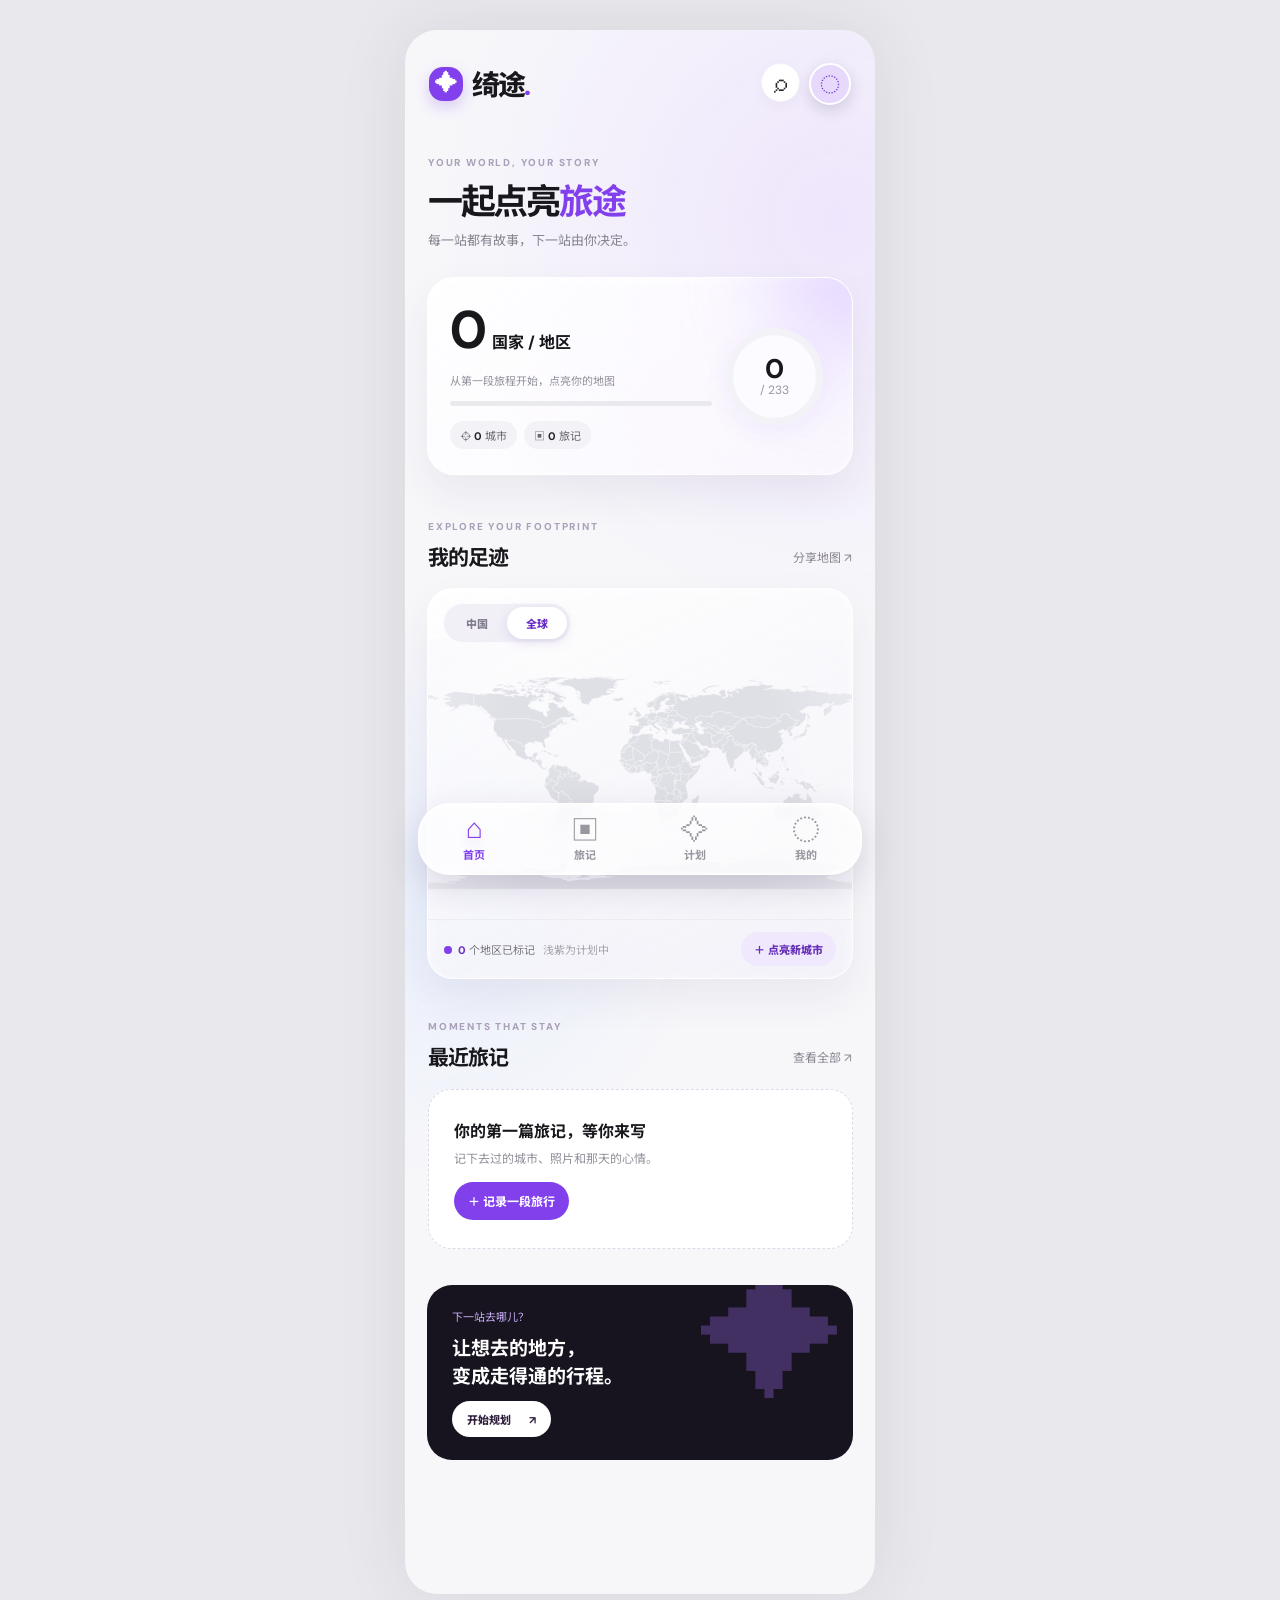
==== commit af331094: "Improve travel app map highlighting, avatar crop and plan interactions" ====
--- a/travel/index.html
+++ b/travel/index.html
@@ -6,9 +6,9 @@
 <link rel="manifest" href="./manifest.webmanifest"><link rel="icon" href="./icon.svg" type="image/svg+xml"><link rel="stylesheet" href="./style.css"><title>绮途 · 一起点亮旅途</title></head><body>
 <div class="shell"><main id="app">
 <header class="app-header"><button class="brand" data-go="home" aria-label="返回首页"><span class="brand-mark">✦</span><span>绮途<span class="brand-dot">.</span></span></button><div class="header-actions"><button class="round-btn" id="searchButton" aria-label="搜索旅行">⌕</button><button class="round-btn" data-go="profile" aria-label="我的">◌</button></div></header>
-<section class="page active" id="homePage"><div class="page-intro"><span class="eyebrow">YOUR WORLD, YOUR STORY</span><h1>一起点亮<span>旅途</span></h1><p>每一站都有故事，下一站由你决定。</p></div><div class="stats-card"><div><span class="stats-n"><b id="countryCount">0</b><strong>国家 / 地区</strong></span><p id="statsCaption">从第一段旅程开始，点亮你的地图</p><div class="progress"><i id="countryProgress"></i></div><div class="stats-pills"><span>⌖ <b id="cityCount">0</b> 城市</span><span>▣ <b id="memoryCount">0</b> 旅记</span></div></div><div class="ring" id="countryRing"><span><b id="ringCount">0</b><small>/ 233</small></span></div></div><div class="section-title map-title"><div><span class="eyebrow">EXPLORE YOUR FOOTPRINT</span><h2>我的足迹</h2></div><button class="text-button" id="shareMapButton">分享地图 ↗</button></div><div class="map-card"><div class="map-stage" id="worldMap"><img src="./assets/world.svg" alt="世界地图"><div id="mapPins"></div></div><div class="map-bottom"><span><i></i>已到访</span><button id="mapAddButton">＋ 点亮新城市</button></div></div><div class="section-title"><div><span class="eyebrow">MOMENTS THAT STAY</span><h2>最近旅记</h2></div><button class="text-button" data-go="memories">查看全部 ↗</button></div><div class="memory-scroll" id="recentMemories"></div><div class="home-cta"><span>下一站去哪儿？</span><strong>让想去的地方，<br>变成走得通的行程。</strong><button data-go="plans">开始规划 <b>↗</b></button></div></section>
+<section class="page active" id="homePage"><div class="page-intro"><span class="eyebrow">YOUR WORLD, YOUR STORY</span><h1>一起点亮<span>旅途</span></h1><p>每一站都有故事，下一站由你决定。</p></div><div class="stats-card"><div><span class="stats-n"><b id="countryCount">0</b><strong>国家 / 地区</strong></span><p id="statsCaption">从第一段旅程开始，点亮你的地图</p><div class="progress"><i id="countryProgress"></i></div><div class="stats-pills"><span>⌖ <b id="cityCount">0</b> 城市</span><span>▣ <b id="memoryCount">0</b> 旅记</span></div></div><div class="ring" id="countryRing"><span><b id="ringCount">0</b><small>/ 233</small></span></div></div><div class="section-title map-title"><div><span class="eyebrow">EXPLORE YOUR FOOTPRINT</span><h2>我的足迹</h2></div><button class="text-button" id="shareMapButton">分享地图 ↗</button></div><div class="map-card"><div class="map-switch" aria-label="地图范围"><button data-map-mode="china">中国</button><button data-map-mode="world">全球</button></div><div class="map-stage" id="worldMap"><div id="mapSvg" aria-label="旅行足迹地图"></div><div id="mapPins"></div></div><div class="map-bottom"><span><i></i><b id="litCount">0</b> 个地区已标记 <em>浅紫为计划中</em></span><button id="mapAddButton">＋ 点亮新城市</button></div></div><div class="section-title"><div><span class="eyebrow">MOMENTS THAT STAY</span><h2>最近旅记</h2></div><button class="text-button" data-go="memories">查看全部 ↗</button></div><div class="memory-scroll" id="recentMemories"></div><div class="home-cta"><span>下一站去哪儿？</span><strong>让想去的地方，<br>变成走得通的行程。</strong><button data-go="plans">开始规划 <b>↗</b></button></div></section>
 <section class="page" id="memoriesPage"><div class="page-intro"><span class="eyebrow">TRAVEL JOURNAL</span><h1>旅途<span>有迹</span></h1><p>照片、地点、心情，都留在这里。</p></div><div class="sub-actions"><button class="chip active" id="memAll">全部旅记</button><button class="chip" id="memVisited">已到访</button><button class="chip" id="memUpcoming">待出发</button></div><div class="memory-list" id="memoryList"></div></section>
 <section class="page" id="plansPage"><div class="page-intro plan-intro"><span class="eyebrow">MAKE THE MOST OF EVERY DAY</span><h1>计划下一站<span>✦</span></h1><p>把地点交给我，一起排出更顺路的路线。</p></div><button class="new-plan" id="newTripButton"><span class="new-plan-icon">＋</span><span><strong>创建一段新旅行</strong><small>任何目的地，任意天数</small></span><b>↗</b></button><div class="section-title"><div><span class="eyebrow">YOUR UPCOMING TRIPS</span><h2>我的计划</h2></div></div><div id="planList"></div><div class="planner-detail" id="plannerDetail" hidden></div></section>
-<section class="page" id="profilePage"><div class="page-intro"><span class="eyebrow">THE STORY CONTINUES</span><h1>我的<span>旅程</span></h1><p>每一段走过的路，都算数。</p></div><button class="profile-card" id="editProfileButton"><div class="profile-avatar" id="profileAvatar">✦</div><div><strong id="profileName">旅行收藏家</strong><small>点击更换头像与昵称</small></div><b>✎</b></button><div class="profile-metrics"><div><b id="profileCountries">0</b><span>国家 / 地区</span></div><div><b id="profileCities">0</b><span>城市</span></div><div><b id="profileTrips">0</b><span>旅行</span></div></div><div class="section-title"><div><span class="eyebrow">YOUR DATA</span><h2>旅行资料</h2></div></div><div class="settings-list"><button id="exportButton">↓ <span>导出全部旅行</span><b>↗</b></button><label for="backupFile">↑ <span>导入旅行备份</span><b>↗</b></label><input id="backupFile" type="file" accept="application/json,.json" hidden><button id="shareProfileButton">↗ <span>分享足迹</span><b>↗</b></button></div><p class="privacy-note">旅行数据保存在这台设备的当前浏览器中。换设备前请导出备份。路线依据地点坐标估算，不含实时交通与营业时间。</p></section>
+<section class="page" id="profilePage"><div class="page-intro"><span class="eyebrow">THE STORY CONTINUES</span><h1>我的<span>旅程</span></h1><p>每一段走过的路，都算数。</p></div><button class="profile-card" id="editProfileButton"><div class="profile-avatar" id="profileAvatar">✦</div><div><strong id="profileName">旅行收藏家</strong><small>点击更换头像与昵称</small></div><b>✎</b></button><div class="profile-metrics"><div><b id="profileCountries">0</b><span>国家 / 地区</span></div><div><b id="profileCities">0</b><span>城市</span></div><div><b id="profileTrips">0</b><span>旅行</span></div></div><div class="section-title"><div><span class="eyebrow">YOUR DATA</span><h2>旅行资料</h2></div></div><div class="settings-list"><button id="exportButton">↓ <span>导出全部旅行</span><b>↗</b></button><label for="backupFile">↑ <span>导入旅行备份</span><b>↗</b></label><input id="backupFile" type="file" accept="application/json,.json" hidden><button id="shareProfileButton">↗ <span>分享足迹</span><b>↗</b></button></div><p class="privacy-note">旅行数据保存在这台设备的当前浏览器中。换设备前请导出备份。路线依据地点坐标估算，不含实时交通与营业时间。<a href="./assets/THIRD_PARTY_NOTICES.txt" target="_blank" rel="noopener">地图数据来源</a></p></section>
 <nav class="bottom-nav" aria-label="主导航"><button class="active" data-go="home"><span>⌂</span><small>首页</small></button><button data-go="memories"><span>▣</span><small>旅记</small></button><button data-go="plans"><span>✧</span><small>计划</small></button><button data-go="profile"><span>◌</span><small>我的</small></button></nav>
 </main></div><div class="modal-backdrop" id="modal" hidden><div class="sheet"><div class="sheet-handle"></div><div id="modalContent"></div></div></div><div class="toast" id="toast" role="status"></div><script src="./app.js"></script></body></html>
--- a/travel/style.css
+++ b/travel/style.css
@@ -4,3 +4,9 @@
 .shell #app{background:radial-gradient(circle at 92% 12%,#e6d6ff84,transparent 28%),radial-gradient(circle at 6% 56%,#dce7ff80,transparent 28%),#f7f7fa}.app-header{position:relative;z-index:3}.page.active{animation:pageIn .34s cubic-bezier(.2,.8,.2,1) both}.stats-card,.map-card,.profile-card,.profile-metrics,.journal-card,.plan-card{background-color:#ffffffbd;backdrop-filter:blur(24px) saturate(1.2);-webkit-backdrop-filter:blur(24px) saturate(1.2);border:1px solid #ffffffd9;box-shadow:0 18px 40px #3c2f5b12,0 3px 10px #ffffffb0 inset}.stats-card{background:linear-gradient(145deg,#ffffffdf,#fbf8ffb7);position:relative;overflow:hidden;isolation:isolate}.stats-card:before{content:'';position:absolute;width:170px;height:170px;border-radius:50%;background:#d4bbff88;filter:blur(45px);right:-90px;top:-90px;z-index:-1}.map-card{background:linear-gradient(155deg,#ffffffd6,#f1f0f8b8)}.bottom-nav{background:#ffffffa8;border:1px solid #ffffffd9;box-shadow:0 12px 35px #38235025,0 1px 10px #fff inset}.sheet{background:#fdfcffed;backdrop-filter:blur(30px);-webkit-backdrop-filter:blur(30px);animation:sheetUp .35s cubic-bezier(.2,.8,.2,1) both}.modal-backdrop{animation:fadeIn .22s ease both}.profile-card{width:100%;text-align:left;color:inherit;cursor:pointer}.profile-card>div:nth-child(2){flex:1}.profile-card>b{color:#8f5adc;font-size:21px;font-weight:400}.profile-avatar{overflow:hidden}.profile-avatar img,.avatar-preview img,.header-actions img{width:100%;height:100%;object-fit:cover}.header-actions [data-go=profile]{overflow:hidden}.plan-glyph.has-cover{background-size:cover;background-position:center}.photo-upload{margin-top:10px}.photo-strip{display:flex;gap:8px;overflow-x:auto;padding:10px 0 2px;scrollbar-width:none}.photo-strip button{width:76px;height:76px;flex:none;border:0;padding:0;border-radius:12px;overflow:hidden;background:#ece6f5}.photo-strip img{width:100%;height:100%;object-fit:cover}.avatar-preview{width:92px;height:92px;border-radius:29px;background:linear-gradient(140deg,#9051ef,#c4a6f5);margin:6px auto 20px;display:grid;place-items:center;color:white;font-size:40px;overflow:hidden;box-shadow:0 13px 24px #8240ec30}.photo-viewer{display:block;width:100%;max-height:60dvh;object-fit:contain;border-radius:17px;background:#eee}.remove-photo{display:block;margin:18px auto 0;border:0;background:none;color:#a292ae;font-size:11px}.plan-card,.memory-tile,.new-plan,.map-pin,.settings-list button,.settings-list label,.round-btn,.bottom-nav button,.primary-button,.text-button,.map-bottom button{transition:transform .22s cubic-bezier(.2,.8,.2,1),box-shadow .22s,background-color .22s,filter .22s}.plan-card:active,.memory-tile:active,.new-plan:active,.map-pin:active,.settings-list button:active,.settings-list label:active,.round-btn:active,.bottom-nav button:active,.primary-button:active,.text-button:active,.map-bottom button:active{transform:scale(.96);filter:brightness(.97)}.bottom-nav button.active span{transform:translateY(-2px);text-shadow:0 5px 10px #8240ec45}.bottom-nav span{transition:transform .25s}.new-plan{position:relative;overflow:hidden;isolation:isolate}.new-plan:after{content:'';position:absolute;width:140px;height:140px;border-radius:50%;background:#e6d5ff83;filter:blur(25px);right:-30px;top:-80px;z-index:-1}.map-pin{animation:pinIn .45s cubic-bezier(.2,1.5,.4,1) both}.journal-photo.covered,.memory-tile.covered{box-shadow:0 12px 24px #2918401c}.ring{box-shadow:0 8px 25px #8240ec12}@keyframes pageIn{from{opacity:.35;transform:translateY(10px);filter:blur(4px)}to{opacity:1;transform:none;filter:blur(0)}}@keyframes sheetUp{from{transform:translateY(35px);opacity:.7}to{transform:translateY(0);opacity:1}}@keyframes fadeIn{from{opacity:0}to{opacity:1}}@keyframes pinIn{from{opacity:0;transform:translate(-50%,-50%) scale(.6)}to{opacity:1;transform:translate(-50%,-50%) scale(1)}}@media(prefers-reduced-motion:reduce){*,*:before,*:after{animation-duration:.01ms!important;transition-duration:.01ms!important;scroll-behavior:auto!important}}
 
 .journey-cover{height:220px;border-radius:19px;background:linear-gradient(140deg,#ba9fe4,#e2d9ef);display:flex;align-items:end;padding:18px;color:white;position:relative;overflow:hidden}.journey-cover.covered{background-size:cover;background-position:center}.journey-cover:before{content:"";position:absolute;inset:0;background:linear-gradient(transparent 35%,#150d2388)}.journey-cover span{position:relative;font-size:24px;font-weight:800}.journey-copy{padding:21px 3px 10px}.journey-copy p{font-size:14px;line-height:1.7;color:#5e5966}.primary-button.secondary{background:#f1ebfa;color:#6f39be}
+/* Interactive maps and editing controls */
+.map-card{position:relative}.map-switch{display:flex;width:max-content;margin:14px 15px -4px;padding:3px;border-radius:30px;background:#ece9f3a8;border:1px solid #ffffffa8;position:relative;z-index:3}.map-switch button{border:0;border-radius:25px;background:none;color:#817b8c;padding:8px 19px;font-size:11px;font-weight:800;transition:background-color .22s,box-shadow .22s,color .22s,transform .18s}.map-switch button.active{background:#fff;color:#672ac3;box-shadow:0 3px 12px #6f49a829}.map-switch button:active{transform:scale(.94)}.map-stage{height:280px}.map-stage #mapSvg{position:absolute;inset:0;display:grid;place-items:center}.map-stage #mapSvg svg{width:100%;height:100%;overflow:visible}.map-stage #mapSvg path,.map-stage #mapSvg circle{fill:#dfe0e6;stroke:#f8f8fb;stroke-width:.8;transition:fill .28s cubic-bezier(.22,.8,.24,1),filter .28s;cursor:pointer}.map-stage #mapSvg path.planned,.map-stage #mapSvg circle.planned{fill:#cdb6f6;stroke:#fbf9ff}.map-stage #mapSvg path.lit,.map-stage #mapSvg circle.lit{fill:#8342ef;stroke:#f4eaff;filter:drop-shadow(0 2px 3px #8751d869)}.map-stage #mapSvg path:hover,.map-stage #mapSvg circle:hover{filter:brightness(.92)}.map-stage #mapPins{pointer-events:none}.map-stage .map-pin{pointer-events:auto}.map-pin.planned{background:#c5a9ec;color:#321956;box-shadow:0 5px 13px #7456a745}.map-pin.planned.photo{color:#fff}.map-stage:after{background:radial-gradient(circle at center,transparent 60%,#f8f8fb88 100%)}.map-loading{font-size:12px;color:#a09bab}.map-bottom em{font-style:normal;color:#a5a0ad;margin-left:5px}.map-bottom b{font-weight:800;color:#6d35c3}.profile-card .profile-avatar,.header-actions [data-go=profile]{border:2px solid #fff;border-radius:50%;box-shadow:0 5px 15px #3b27562c}.profile-card .profile-avatar{width:63px;height:63px}.header-actions [data-go=profile]{width:42px;height:42px;font-size:20px;background:#e6d9fb;color:#7439c8}.header-actions img{border-radius:50%}.crop-panel[hidden]{display:none}.crop-stage{width:min(260px,74vw);height:min(260px,74vw);margin:20px auto 14px;border-radius:50%;position:relative;overflow:hidden;box-shadow:0 10px 25px #533b7432;border:4px solid #fff;background:#eee7f9;touch-action:none}.crop-stage canvas{width:100%;height:100%;display:block;cursor:grab;touch-action:none}.crop-stage canvas:active{cursor:grabbing}.crop-mask{position:absolute;inset:0;border-radius:50%;box-shadow:inset 0 0 0 2px #ffffffb8;pointer-events:none}.crop-controls{display:flex;align-items:center;gap:12px;color:#8c8199;font-size:11px}.crop-controls input{flex:1;accent-color:var(--purple)}.crop-reset{border:0;background:none;color:#7842c7;display:block;margin:10px auto;font-size:11px}.avatar-preview.is-hidden{display:none}.plan-card{position:relative}.plan-more{width:36px;height:36px;flex:none;border:0;background:#f3edfb;border-radius:12px;color:#7b42cb;font-size:21px;line-height:1;letter-spacing:-.1em}.plan-more:active{transform:scale(.88)}.detail-head-actions{display:flex;gap:6px}.detail-head-actions button{border:0;background:#eee6fa;color:#743ac9;border-radius:50%;width:37px;height:37px;font-size:18px}.menu-trip{display:flex;align-items:center;gap:14px;background:#f4eefb;padding:12px;border-radius:17px;margin-bottom:13px}.menu-trip strong,.menu-trip small{display:block}.menu-trip strong{font-size:14px}.menu-trip small{font-size:11px;color:#958b9d;margin-top:3px}.plan-menu{background:#fff;border-radius:20px;overflow:hidden}.plan-menu button{width:100%;border:0;border-bottom:1px solid #f1edf6;background:#fff;color:#743ac9;display:flex;gap:12px;align-items:center;padding:17px;text-align:left;font-size:18px}.plan-menu button span{flex:1;color:#28212f;font-size:13px;font-weight:700}.plan-menu button b{color:#a9a3ae;font-weight:400;font-size:14px}.plan-menu button.danger{color:#c24b62}.plan-menu button.danger span{color:#a3384c}.danger-button{background:#b94a62}.toast button{border:0;background:#fff;color:#6e2bc7;border-radius:11px;padding:5px 10px;margin-left:8px;font-size:11px;font-weight:800}.planner-detail:not([hidden]){animation:detailIn .26s cubic-bezier(.22,.8,.24,1) both}.place-row{transition:transform .18s cubic-bezier(.22,.8,.24,1),box-shadow .18s}.place-row:active{transform:scale(.985)}@keyframes detailIn{from{opacity:.25;transform:translateY(12px)}to{opacity:1;transform:translateY(0)}}
+/* Motion stays brief for frequently used controls. */
+.page.active{animation-duration:.24s}.sheet{animation-duration:.28s}.map-pin{animation-duration:.28s}.bottom-nav button:active span{transform:translateY(-3px) scale(1.12)}@media(hover:hover) and (pointer:fine){.plan-card:hover,.journal-card:hover{transform:translateY(-2px);box-shadow:0 20px 38px #3c2f5b1c}.map-switch button:hover{filter:brightness(.98)}}@media(prefers-reduced-motion:reduce){.page.active,.sheet,.planner-detail:not([hidden]),.map-pin{animation:none!important}.map-stage #mapSvg path,.map-stage #mapSvg circle{transition:fill .15s!important}}
+
+.new-plan,.primary-button,.map-bottom button,.map-switch button{position:relative;overflow:hidden}.tap-ripple{position:absolute;width:24px;height:24px;border-radius:50%;background:#ffffff80;pointer-events:none;transform:translate(-50%,-50%) scale(.5);animation:tapRipple .42s ease-out forwards}@keyframes tapRipple{to{opacity:0;transform:translate(-50%,-50%) scale(7)}}@media(prefers-reduced-motion:reduce){.tap-ripple{display:none}}
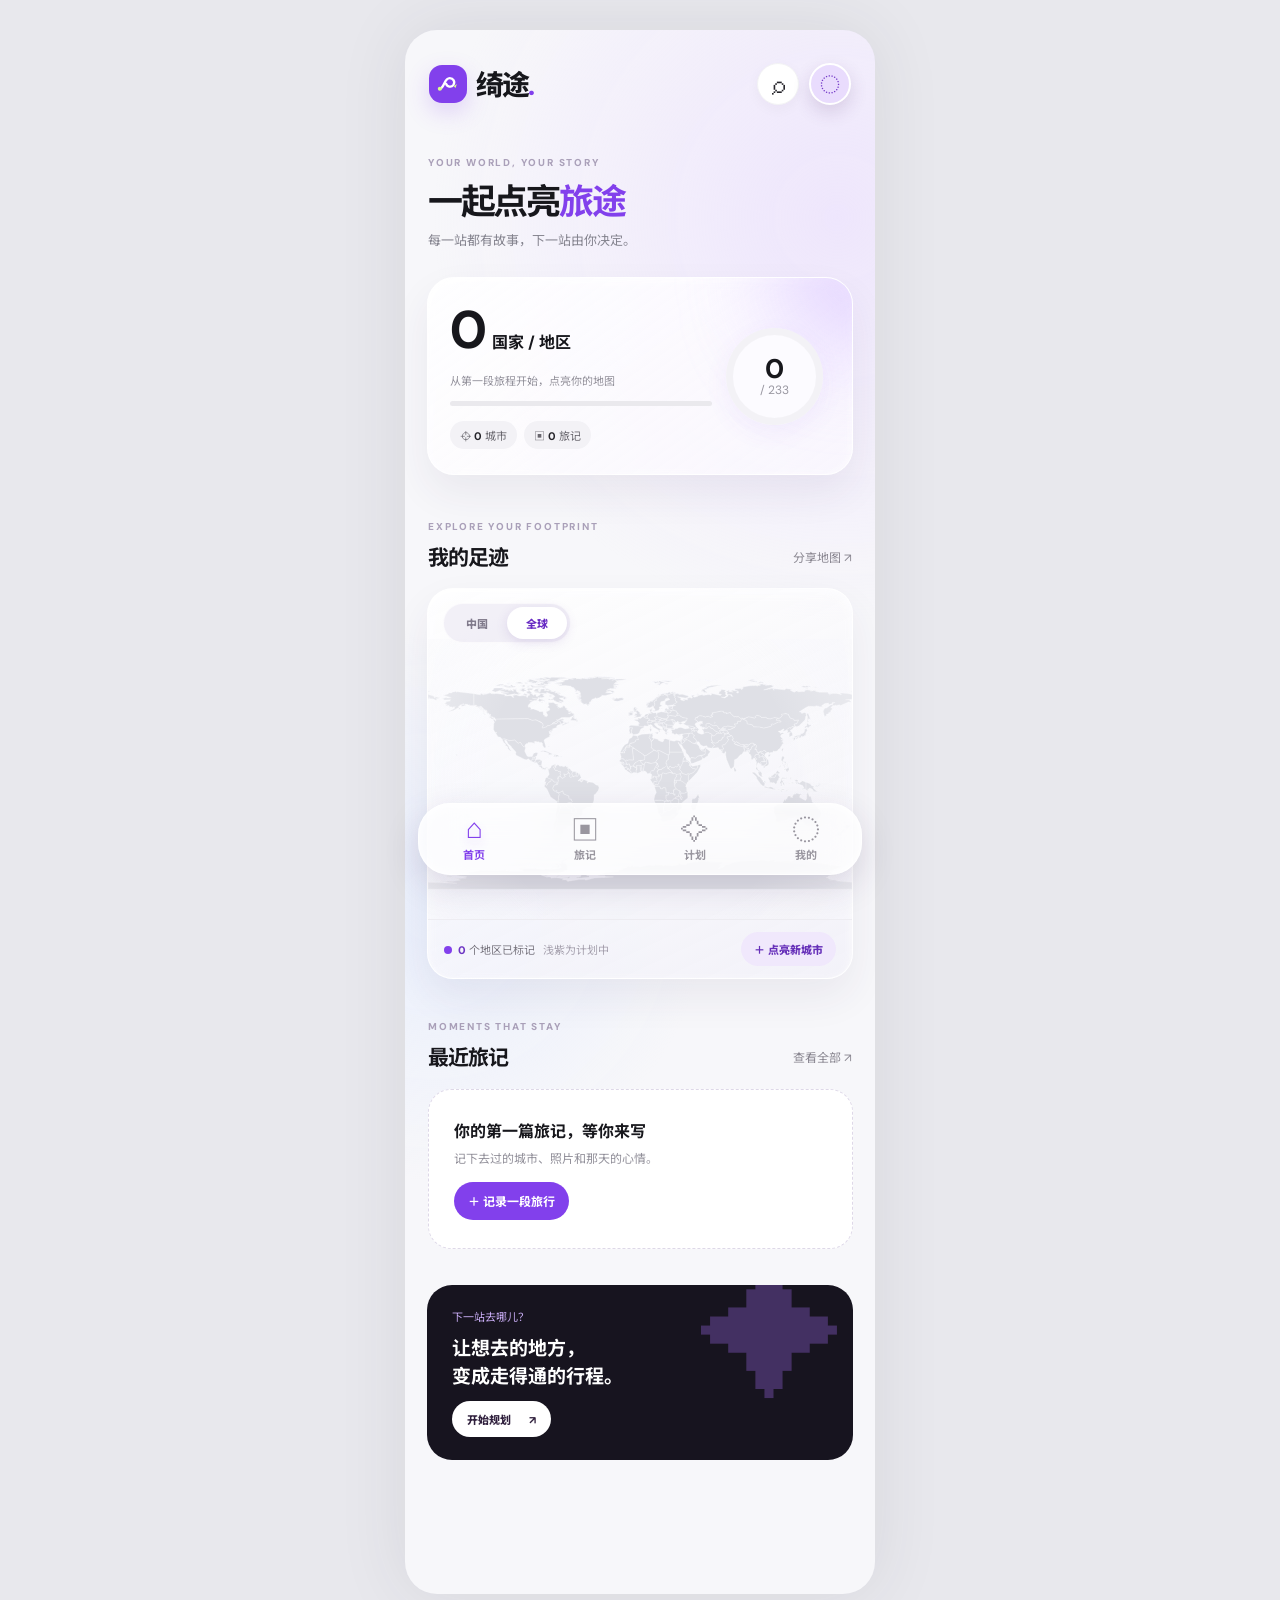
==== commit e9f2b7a7: "Refine avatar and logo, add journal deletion and night mode" ====
--- a/travel/index.html
+++ b/travel/index.html
@@ -5,10 +5,10 @@
 <meta name="description" content="绮途：收藏旅行足迹，记录旅途回忆，把想去的地方排成顺路行程。">
 <link rel="manifest" href="./manifest.webmanifest"><link rel="icon" href="./icon.svg" type="image/svg+xml"><link rel="stylesheet" href="./style.css"><title>绮途 · 一起点亮旅途</title></head><body>
 <div class="shell"><main id="app">
-<header class="app-header"><button class="brand" data-go="home" aria-label="返回首页"><span class="brand-mark">✦</span><span>绮途<span class="brand-dot">.</span></span></button><div class="header-actions"><button class="round-btn" id="searchButton" aria-label="搜索旅行">⌕</button><button class="round-btn" data-go="profile" aria-label="我的">◌</button></div></header>
+<header class="app-header"><button class="brand" data-go="home" aria-label="返回首页"><span class="brand-mark" aria-hidden="true"><svg viewBox="0 0 48 48"><path d="M10 32c8-1 7-18 17-18 6 0 10 6 6 12-3 4-11 3-12-2"/><circle cx="10" cy="32" r="3.5"/><path d="m34 28 5-4-2 7z"/></svg></span><span>绮途<span class="brand-dot">.</span></span></button><div class="header-actions"><button class="round-btn search-btn" id="searchButton" aria-label="搜索旅行">⌕</button><button class="round-btn header-avatar" id="headerAvatarButton" aria-label="编辑头像与个人资料">◌</button></div></header>
 <section class="page active" id="homePage"><div class="page-intro"><span class="eyebrow">YOUR WORLD, YOUR STORY</span><h1>一起点亮<span>旅途</span></h1><p>每一站都有故事，下一站由你决定。</p></div><div class="stats-card"><div><span class="stats-n"><b id="countryCount">0</b><strong>国家 / 地区</strong></span><p id="statsCaption">从第一段旅程开始，点亮你的地图</p><div class="progress"><i id="countryProgress"></i></div><div class="stats-pills"><span>⌖ <b id="cityCount">0</b> 城市</span><span>▣ <b id="memoryCount">0</b> 旅记</span></div></div><div class="ring" id="countryRing"><span><b id="ringCount">0</b><small>/ 233</small></span></div></div><div class="section-title map-title"><div><span class="eyebrow">EXPLORE YOUR FOOTPRINT</span><h2>我的足迹</h2></div><button class="text-button" id="shareMapButton">分享地图 ↗</button></div><div class="map-card"><div class="map-switch" aria-label="地图范围"><button data-map-mode="china">中国</button><button data-map-mode="world">全球</button></div><div class="map-stage" id="worldMap"><div id="mapSvg" aria-label="旅行足迹地图"></div><div id="mapPins"></div></div><div class="map-bottom"><span><i></i><b id="litCount">0</b> 个地区已标记 <em>浅紫为计划中</em></span><button id="mapAddButton">＋ 点亮新城市</button></div></div><div class="section-title"><div><span class="eyebrow">MOMENTS THAT STAY</span><h2>最近旅记</h2></div><button class="text-button" data-go="memories">查看全部 ↗</button></div><div class="memory-scroll" id="recentMemories"></div><div class="home-cta"><span>下一站去哪儿？</span><strong>让想去的地方，<br>变成走得通的行程。</strong><button data-go="plans">开始规划 <b>↗</b></button></div></section>
 <section class="page" id="memoriesPage"><div class="page-intro"><span class="eyebrow">TRAVEL JOURNAL</span><h1>旅途<span>有迹</span></h1><p>照片、地点、心情，都留在这里。</p></div><div class="sub-actions"><button class="chip active" id="memAll">全部旅记</button><button class="chip" id="memVisited">已到访</button><button class="chip" id="memUpcoming">待出发</button></div><div class="memory-list" id="memoryList"></div></section>
 <section class="page" id="plansPage"><div class="page-intro plan-intro"><span class="eyebrow">MAKE THE MOST OF EVERY DAY</span><h1>计划下一站<span>✦</span></h1><p>把地点交给我，一起排出更顺路的路线。</p></div><button class="new-plan" id="newTripButton"><span class="new-plan-icon">＋</span><span><strong>创建一段新旅行</strong><small>任何目的地，任意天数</small></span><b>↗</b></button><div class="section-title"><div><span class="eyebrow">YOUR UPCOMING TRIPS</span><h2>我的计划</h2></div></div><div id="planList"></div><div class="planner-detail" id="plannerDetail" hidden></div></section>
-<section class="page" id="profilePage"><div class="page-intro"><span class="eyebrow">THE STORY CONTINUES</span><h1>我的<span>旅程</span></h1><p>每一段走过的路，都算数。</p></div><button class="profile-card" id="editProfileButton"><div class="profile-avatar" id="profileAvatar">✦</div><div><strong id="profileName">旅行收藏家</strong><small>点击更换头像与昵称</small></div><b>✎</b></button><div class="profile-metrics"><div><b id="profileCountries">0</b><span>国家 / 地区</span></div><div><b id="profileCities">0</b><span>城市</span></div><div><b id="profileTrips">0</b><span>旅行</span></div></div><div class="section-title"><div><span class="eyebrow">YOUR DATA</span><h2>旅行资料</h2></div></div><div class="settings-list"><button id="exportButton">↓ <span>导出全部旅行</span><b>↗</b></button><label for="backupFile">↑ <span>导入旅行备份</span><b>↗</b></label><input id="backupFile" type="file" accept="application/json,.json" hidden><button id="shareProfileButton">↗ <span>分享足迹</span><b>↗</b></button></div><p class="privacy-note">旅行数据保存在这台设备的当前浏览器中。换设备前请导出备份。路线依据地点坐标估算，不含实时交通与营业时间。<a href="./assets/THIRD_PARTY_NOTICES.txt" target="_blank" rel="noopener">地图数据来源</a></p></section>
+<section class="page" id="profilePage"><div class="page-intro"><span class="eyebrow">THE STORY CONTINUES</span><h1>我的<span>旅程</span></h1><p>每一段走过的路，都算数。</p></div><button class="profile-card" id="editProfileButton"><div class="profile-avatar" id="profileAvatar">✦</div><div><strong id="profileName">旅行收藏家</strong><small>点击更换头像与昵称</small></div><b>✎</b></button><div class="profile-metrics"><div><b id="profileCountries">0</b><span>国家 / 地区</span></div><div><b id="profileCities">0</b><span>城市</span></div><div><b id="profileTrips">0</b><span>旅行</span></div></div><div class="section-title"><div><span class="eyebrow">YOUR DATA</span><h2>旅行资料</h2></div></div><div class="settings-list"><button id="themeButton" aria-pressed="false">☾ <span>夜间模式</span><b id="themeStatus">关闭</b></button><button id="exportButton">↓ <span>导出全部旅行</span><b>↗</b></button><label for="backupFile">↑ <span>导入旅行备份</span><b>↗</b></label><input id="backupFile" type="file" accept="application/json,.json" hidden><button id="shareProfileButton">↗ <span>分享足迹</span><b>↗</b></button></div><p class="privacy-note">旅行数据保存在这台设备的当前浏览器中。换设备前请导出备份。路线依据地点坐标估算，不含实时交通与营业时间。<a href="./assets/THIRD_PARTY_NOTICES.txt" target="_blank" rel="noopener">地图数据来源</a></p></section>
 <nav class="bottom-nav" aria-label="主导航"><button class="active" data-go="home"><span>⌂</span><small>首页</small></button><button data-go="memories"><span>▣</span><small>旅记</small></button><button data-go="plans"><span>✧</span><small>计划</small></button><button data-go="profile"><span>◌</span><small>我的</small></button></nav>
 </main></div><div class="modal-backdrop" id="modal" hidden><div class="sheet"><div class="sheet-handle"></div><div id="modalContent"></div></div></div><div class="toast" id="toast" role="status"></div><script src="./app.js"></script></body></html>
--- a/travel/style.css
+++ b/travel/style.css
@@ -10,3 +10,52 @@
 .page.active{animation-duration:.24s}.sheet{animation-duration:.28s}.map-pin{animation-duration:.28s}.bottom-nav button:active span{transform:translateY(-3px) scale(1.12)}@media(hover:hover) and (pointer:fine){.plan-card:hover,.journal-card:hover{transform:translateY(-2px);box-shadow:0 20px 38px #3c2f5b1c}.map-switch button:hover{filter:brightness(.98)}}@media(prefers-reduced-motion:reduce){.page.active,.sheet,.planner-detail:not([hidden]),.map-pin{animation:none!important}.map-stage #mapSvg path,.map-stage #mapSvg circle{transition:fill .15s!important}}
 
 .new-plan,.primary-button,.map-bottom button,.map-switch button{position:relative;overflow:hidden}.tap-ripple{position:absolute;width:24px;height:24px;border-radius:50%;background:#ffffff80;pointer-events:none;transform:translate(-50%,-50%) scale(.5);animation:tapRipple .42s ease-out forwards}@keyframes tapRipple{to{opacity:0;transform:translate(-50%,-50%) scale(7)}}@media(prefers-reduced-motion:reduce){.tap-ripple{display:none}}
+
+/* Route mark and correctly sized avatar control */
+.brand-mark{width:38px;height:38px;border-radius:13px;box-shadow:0 9px 23px #8240ec34}
+.brand-mark svg{width:28px;height:28px;overflow:visible}
+.brand-mark path{fill:none;stroke:#fff;stroke-width:4;stroke-linecap:round;stroke-linejoin:round}
+.brand-mark circle{fill:#d9ff8a}
+.brand-mark path:last-child{fill:#d9ff8a;stroke:none}
+.header-actions{align-items:center;gap:10px;flex:none}
+.header-actions .round-btn{flex:none;width:42px;height:42px;padding:0}
+.header-actions .header-avatar{display:block;overflow:hidden;border:2px solid #fff;border-radius:50%;background:#e9dcfd;box-shadow:0 7px 18px #4e286528;font-size:20px;color:#753bc8}
+.header-avatar img{display:block;width:100%;height:100%;object-fit:cover;object-position:center;border-radius:50%}
+.header-avatar:active{transform:scale(.9)}
+.journal-actions{flex-wrap:wrap}
+.journal-actions .journal-delete{margin-left:auto;background:#fff0f2;color:#a63d57}
+.current-crop{background:#f4edff;border-radius:20px;padding:9px 15px;font-weight:700}
+
+/* Saved night mode */
+:root[data-theme="dark"]{color-scheme:dark;--bg:#111019;--ink:#f4f1fa;--muted:#aaa5b7;--purple:#aa79ff;--soft:#29203b;--line:#393343;--shadow:0 16px 38px #05040866}
+:root[data-theme="dark"] body{background:#08070c}
+:root[data-theme="dark"] .shell #app{background:radial-gradient(circle at 92% 12%,#4c276866,transparent 29%),radial-gradient(circle at 6% 56%,#243b6260,transparent 30%),#111019}
+:root[data-theme="dark"] .round-btn,:root[data-theme="dark"] .chip,:root[data-theme="dark"] .profile-card,:root[data-theme="dark"] .profile-metrics,:root[data-theme="dark"] .journal-card,:root[data-theme="dark"] .plan-card,:root[data-theme="dark"] .settings-list,:root[data-theme="dark"] .settings-list button,:root[data-theme="dark"] .settings-list label,:root[data-theme="dark"] .place-row,:root[data-theme="dark"] .memory-empty,:root[data-theme="dark"] .empty-box,:root[data-theme="dark"] .plan-menu,:root[data-theme="dark"] .plan-menu button{background:#211d2bde;border-color:#41374e;color:var(--ink);box-shadow:0 16px 36px #05040840}
+:root[data-theme="dark"] .stats-card,:root[data-theme="dark"] .map-card{background:linear-gradient(145deg,#282233e8,#1b1a2af0);border-color:#493b59;box-shadow:0 16px 36px #05040840}
+:root[data-theme="dark"] .stats-card:before{background:#7347aa55}
+:root[data-theme="dark"] .bottom-nav{background:#211b2ce8;border-color:#4b3f5e;box-shadow:0 10px 30px #05040877}
+:root[data-theme="dark"] .bottom-nav button{color:#a9a1b5}
+:root[data-theme="dark"] .bottom-nav button.active{color:#bd94ff}
+:root[data-theme="dark"] .map-stage:after{background:radial-gradient(circle at center,transparent 62%,#1b1a2a88 100%)}
+:root[data-theme="dark"] .map-stage #mapSvg path,:root[data-theme="dark"] .map-stage #mapSvg circle{fill:#484554;stroke:#22202d}
+:root[data-theme="dark"] .map-stage #mapSvg path.planned,:root[data-theme="dark"] .map-stage #mapSvg circle.planned{fill:#795da7;stroke:#312740}
+:root[data-theme="dark"] .map-stage #mapSvg path.lit,:root[data-theme="dark"] .map-stage #mapSvg circle.lit{fill:#a16cf8;stroke:#4e3376}
+:root[data-theme="dark"] .map-switch{background:#30273e;border-color:#534261}
+:root[data-theme="dark"] .map-switch button.active{background:#5b3a82;color:#fff}
+:root[data-theme="dark"] .map-bottom{border-color:#403749}
+:root[data-theme="dark"] .ring{background:conic-gradient(var(--purple) var(--arc,0%),#35303f 0)}
+:root[data-theme="dark"] .ring:before{background:#282335}
+:root[data-theme="dark"] .stats-pills span,:root[data-theme="dark"] .day-tabs button,:root[data-theme="dark"] .plan-more,:root[data-theme="dark"] .detail-head-actions button,:root[data-theme="dark"] .menu-trip{background:#342c42;color:#e5d9f4}
+:root[data-theme="dark"] .stats-pills b,:root[data-theme="dark"] .settings-list span,:root[data-theme="dark"] .plan-menu button span,:root[data-theme="dark"] .empty-box b{color:#f2eefa}
+:root[data-theme="dark"] .chip.active,:root[data-theme="dark"] .day-tabs button.active{background:#8d55d5;color:#fff}
+:root[data-theme="dark"] .sheet{background:#211c2bef;color:#f4effa}
+:root[data-theme="dark"] .sheet-title button,:root[data-theme="dark"] .form-field input,:root[data-theme="dark"] .form-field textarea,:root[data-theme="dark"] .form-field select,:root[data-theme="dark"] .upload-label{background:#30283c;border-color:#514360;color:#f6efff}
+:root[data-theme="dark"] .primary-button.secondary,:root[data-theme="dark"] .detail-actions button,:root[data-theme="dark"] .map-bottom button{background:#3a2d50;color:#d1b3ff}
+:root[data-theme="dark"] .primary-button:not(.secondary):not(.danger-button){background:#925de4;color:#fff}
+:root[data-theme="dark"] .journal-content p,:root[data-theme="dark"] .journey-copy p,:root[data-theme="dark"] .page-intro p,:root[data-theme="dark"] .form-note,:root[data-theme="dark"] .privacy-note{color:#b5aebf}
+:root[data-theme="dark"] .journal-actions button{background:#342e3f;color:#d6cce2}
+:root[data-theme="dark"] .journal-actions .journal-delete{background:#472a38;color:#ffc1cc}
+:root[data-theme="dark"] .profile-metrics div{border-color:#443c50}
+:root[data-theme="dark"] .progress{background:#423a50}
+:root[data-theme="dark"] .home-cta{background:#090713}
+.toast.show{pointer-events:auto}
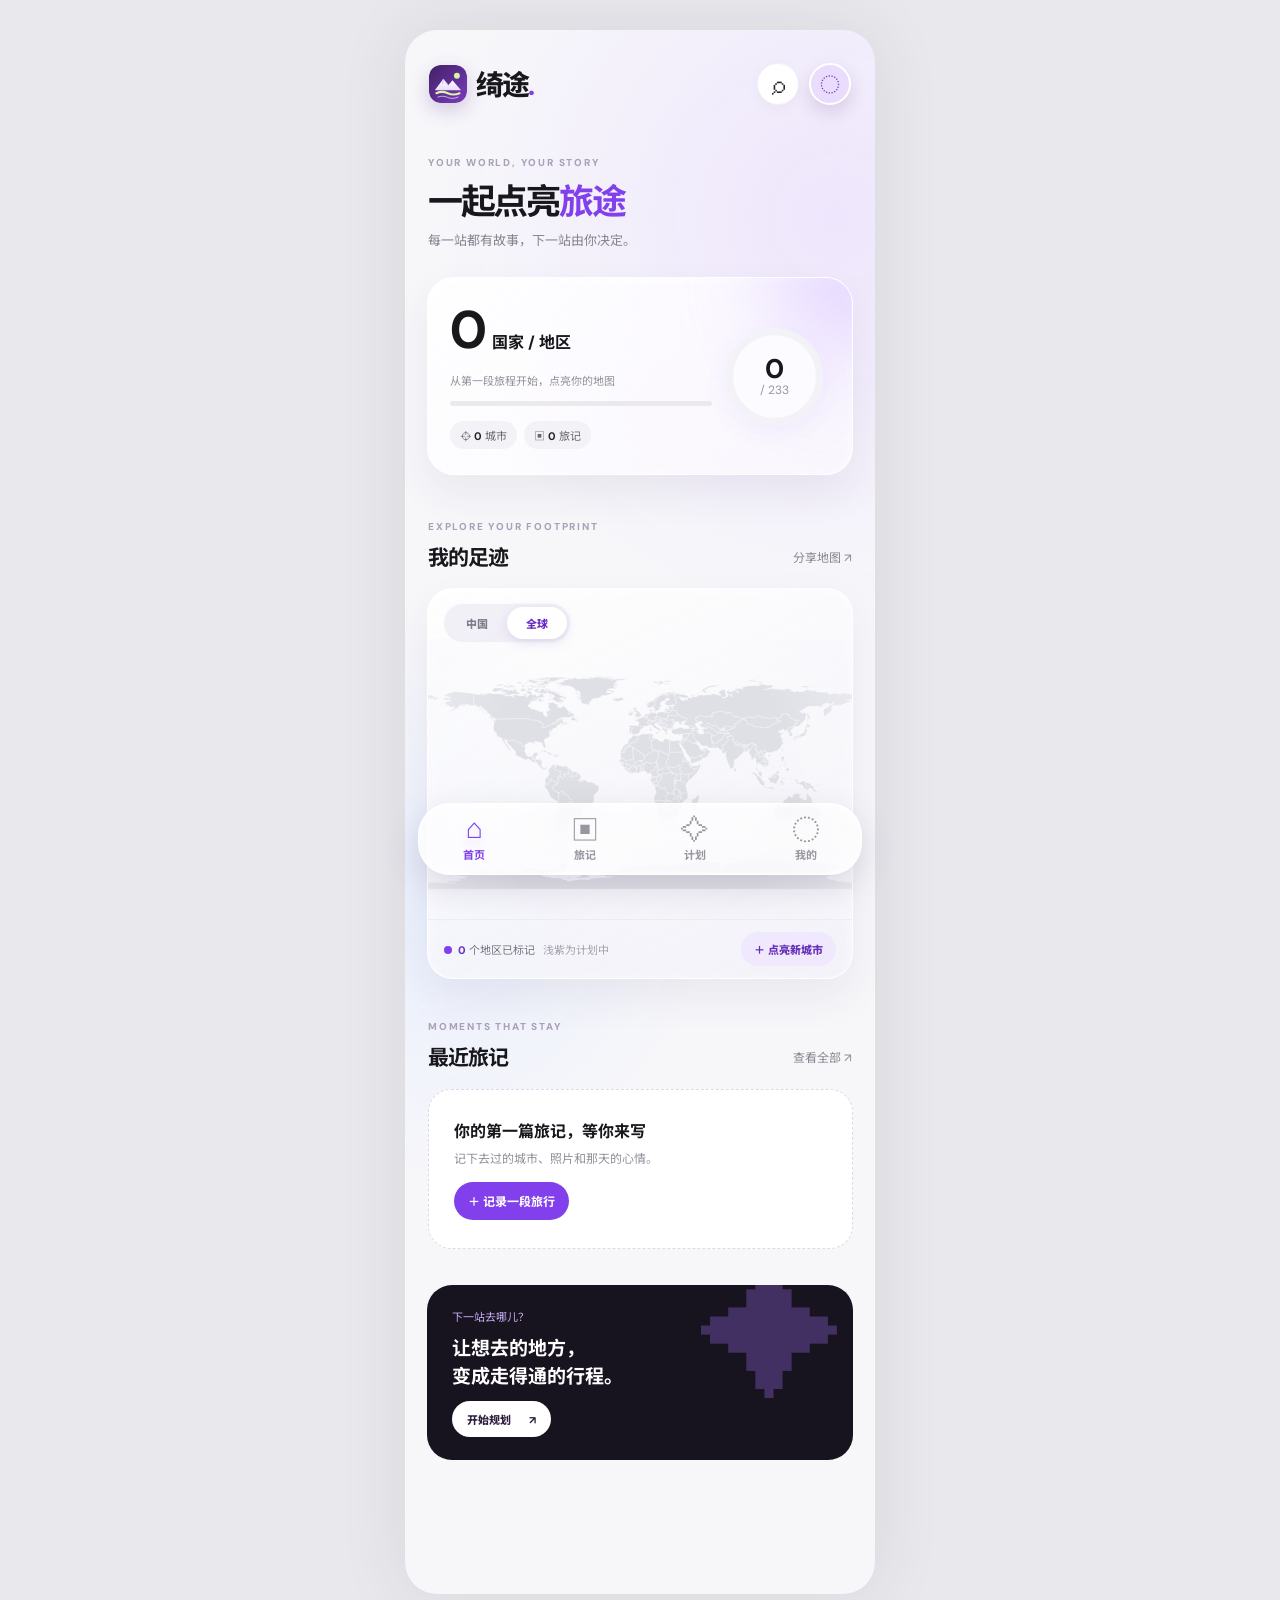
==== commit abe0d93e: "Refresh travel logo and add paste-to-import itinerary flow" ====
--- a/travel/index.html
+++ b/travel/index.html
@@ -5,10 +5,10 @@
 <meta name="description" content="绮途：收藏旅行足迹，记录旅途回忆，把想去的地方排成顺路行程。">
 <link rel="manifest" href="./manifest.webmanifest"><link rel="icon" href="./icon.svg" type="image/svg+xml"><link rel="stylesheet" href="./style.css"><title>绮途 · 一起点亮旅途</title></head><body>
 <div class="shell"><main id="app">
-<header class="app-header"><button class="brand" data-go="home" aria-label="返回首页"><span class="brand-mark" aria-hidden="true"><svg viewBox="0 0 48 48"><path d="M10 32c8-1 7-18 17-18 6 0 10 6 6 12-3 4-11 3-12-2"/><circle cx="10" cy="32" r="3.5"/><path d="m34 28 5-4-2 7z"/></svg></span><span>绮途<span class="brand-dot">.</span></span></button><div class="header-actions"><button class="round-btn search-btn" id="searchButton" aria-label="搜索旅行">⌕</button><button class="round-btn header-avatar" id="headerAvatarButton" aria-label="编辑头像与个人资料">◌</button></div></header>
-<section class="page active" id="homePage"><div class="page-intro"><span class="eyebrow">YOUR WORLD, YOUR STORY</span><h1>一起点亮<span>旅途</span></h1><p>每一站都有故事，下一站由你决定。</p></div><div class="stats-card"><div><span class="stats-n"><b id="countryCount">0</b><strong>国家 / 地区</strong></span><p id="statsCaption">从第一段旅程开始，点亮你的地图</p><div class="progress"><i id="countryProgress"></i></div><div class="stats-pills"><span>⌖ <b id="cityCount">0</b> 城市</span><span>▣ <b id="memoryCount">0</b> 旅记</span></div></div><div class="ring" id="countryRing"><span><b id="ringCount">0</b><small>/ 233</small></span></div></div><div class="section-title map-title"><div><span class="eyebrow">EXPLORE YOUR FOOTPRINT</span><h2>我的足迹</h2></div><button class="text-button" id="shareMapButton">分享地图 ↗</button></div><div class="map-card"><div class="map-switch" aria-label="地图范围"><button data-map-mode="china">中国</button><button data-map-mode="world">全球</button></div><div class="map-stage" id="worldMap"><div id="mapSvg" aria-label="旅行足迹地图"></div><div id="mapPins"></div></div><div class="map-bottom"><span><i></i><b id="litCount">0</b> 个地区已标记 <em>浅紫为计划中</em></span><button id="mapAddButton">＋ 点亮新城市</button></div></div><div class="section-title"><div><span class="eyebrow">MOMENTS THAT STAY</span><h2>最近旅记</h2></div><button class="text-button" data-go="memories">查看全部 ↗</button></div><div class="memory-scroll" id="recentMemories"></div><div class="home-cta"><span>下一站去哪儿？</span><strong>让想去的地方，<br>变成走得通的行程。</strong><button data-go="plans">开始规划 <b>↗</b></button></div></section>
+<header class="app-header"><button class="brand" data-go="home" aria-label="返回首页"><span class="brand-mark" aria-hidden="true"><img src="./icon.svg" alt=""></span><span>绮途<span class="brand-dot">.</span></span></button><div class="header-actions"><button class="round-btn search-btn" id="searchButton" aria-label="搜索旅行">⌕</button><button class="round-btn header-avatar" id="headerAvatarButton" aria-label="编辑头像与个人资料">◌</button></div></header>
+<section class="page active" id="homePage"><div class="page-intro"><span class="eyebrow">YOUR WORLD, YOUR STORY</span><h1>一起点亮<span>旅途</span></h1><p>每一站都有故事，下一站由你决定。</p></div><div class="stats-card"><div><span class="stats-n"><b id="countryCount">0</b><strong>国家 / 地区</strong></span><p id="statsCaption">从第一段旅程开始，点亮你的地图</p><div class="progress"><i id="countryProgress"></i></div><div class="stats-pills"><span>⌖ <b id="cityCount">0</b> 城市</span><span>▣ <b id="memoryCount">0</b> 旅记</span></div></div><div class="ring" id="countryRing"><span><b id="ringCount">0</b><small>/ 233</small></span></div></div><div class="section-title map-title"><div><span class="eyebrow">EXPLORE YOUR FOOTPRINT</span><h2>我的足迹</h2></div><button class="text-button" id="shareMapButton">分享地图 ↗</button></div><div class="map-card"><div class="map-switch" aria-label="地图范围"><button data-map-mode="china">中国</button><button data-map-mode="world">全球</button></div><div class="map-stage" id="worldMap"><div id="mapSvg" role="img" aria-label="旅行足迹地图，已标记的旅行地点会显示在地图上"></div><div id="mapPins"></div></div><p class="map-cluster-hint" id="mapClusterHint" hidden>点数字气泡，放大查看相近地点</p><div class="map-bottom"><span><i></i><b id="litCount">0</b> 个地区已标记 <em>浅紫为计划中</em></span><button id="mapAddButton">＋ 点亮新城市</button></div></div><div class="section-title"><div><span class="eyebrow">MOMENTS THAT STAY</span><h2>最近旅记</h2></div><button class="text-button" data-go="memories">查看全部 ↗</button></div><div class="memory-scroll" id="recentMemories"></div><div class="home-cta"><span>下一站去哪儿？</span><strong>让想去的地方，<br>变成走得通的行程。</strong><button data-go="plans">开始规划 <b>↗</b></button></div></section>
 <section class="page" id="memoriesPage"><div class="page-intro"><span class="eyebrow">TRAVEL JOURNAL</span><h1>旅途<span>有迹</span></h1><p>照片、地点、心情，都留在这里。</p></div><div class="sub-actions"><button class="chip active" id="memAll">全部旅记</button><button class="chip" id="memVisited">已到访</button><button class="chip" id="memUpcoming">待出发</button></div><div class="memory-list" id="memoryList"></div></section>
-<section class="page" id="plansPage"><div class="page-intro plan-intro"><span class="eyebrow">MAKE THE MOST OF EVERY DAY</span><h1>计划下一站<span>✦</span></h1><p>把地点交给我，一起排出更顺路的路线。</p></div><button class="new-plan" id="newTripButton"><span class="new-plan-icon">＋</span><span><strong>创建一段新旅行</strong><small>任何目的地，任意天数</small></span><b>↗</b></button><div class="section-title"><div><span class="eyebrow">YOUR UPCOMING TRIPS</span><h2>我的计划</h2></div></div><div id="planList"></div><div class="planner-detail" id="plannerDetail" hidden></div></section>
+<section class="page" id="plansPage"><div class="page-intro plan-intro"><span class="eyebrow">MAKE THE MOST OF EVERY DAY</span><h1>计划下一站<span>✦</span></h1><p>把地点交给我，一起排出更顺路的路线。</p></div><button class="new-plan" id="newTripButton"><span class="new-plan-icon">＋</span><span><strong>创建一段新旅行</strong><small>任何目的地，任意天数</small></span><b>↗</b></button><button class="ai-import-entry" id="aiImportButton"><span>⌁</span><strong>粘贴并识别行程</strong><small>复制豆包或其他规划内容，一键整理成逐日计划</small><b>↗</b></button><div class="section-title"><div><span class="eyebrow">YOUR TRAVEL PLANS</span><h2>我的计划</h2></div></div><div id="planList"></div><div class="planner-detail" id="plannerDetail" hidden></div></section>
 <section class="page" id="profilePage"><div class="page-intro"><span class="eyebrow">THE STORY CONTINUES</span><h1>我的<span>旅程</span></h1><p>每一段走过的路，都算数。</p></div><button class="profile-card" id="editProfileButton"><div class="profile-avatar" id="profileAvatar">✦</div><div><strong id="profileName">旅行收藏家</strong><small>点击更换头像与昵称</small></div><b>✎</b></button><div class="profile-metrics"><div><b id="profileCountries">0</b><span>国家 / 地区</span></div><div><b id="profileCities">0</b><span>城市</span></div><div><b id="profileTrips">0</b><span>旅行</span></div></div><div class="section-title"><div><span class="eyebrow">YOUR DATA</span><h2>旅行资料</h2></div></div><div class="settings-list"><button id="themeButton" aria-pressed="false">☾ <span>夜间模式</span><b id="themeStatus">关闭</b></button><button id="exportButton">↓ <span>导出全部旅行</span><b>↗</b></button><label for="backupFile">↑ <span>导入旅行备份</span><b>↗</b></label><input id="backupFile" type="file" accept="application/json,.json" hidden><button id="shareProfileButton">↗ <span>分享足迹</span><b>↗</b></button></div><p class="privacy-note">旅行数据保存在这台设备的当前浏览器中。换设备前请导出备份。路线依据地点坐标估算，不含实时交通与营业时间。<a href="./assets/THIRD_PARTY_NOTICES.txt" target="_blank" rel="noopener">地图数据来源</a></p></section>
 <nav class="bottom-nav" aria-label="主导航"><button class="active" data-go="home"><span>⌂</span><small>首页</small></button><button data-go="memories"><span>▣</span><small>旅记</small></button><button data-go="plans"><span>✧</span><small>计划</small></button><button data-go="profile"><span>◌</span><small>我的</small></button></nav>
 </main></div><div class="modal-backdrop" id="modal" hidden><div class="sheet"><div class="sheet-handle"></div><div id="modalContent"></div></div></div><div class="toast" id="toast" role="status"></div><script src="./app.js"></script></body></html>
--- a/travel/style.css
+++ b/travel/style.css
@@ -59,3 +59,42 @@
 :root[data-theme="dark"] .progress{background:#423a50}
 :root[data-theme="dark"] .home-cta{background:#090713}
 .toast.show{pointer-events:auto}
+
+/* Nearby places collapse into one accessible zoom target. */
+.map-cluster{min-width:74px;height:38px;padding:0 9px;background:linear-gradient(125deg,#8141ec,#a877ee);border-radius:18px;display:flex;align-items:center;justify-content:center;gap:4px;z-index:2;box-shadow:0 9px 18px #5b2e9f55;white-space:nowrap}
+.map-cluster.planned{background:linear-gradient(125deg,#c5a9ec,#d5bff0);color:#351e58}
+.cluster-lens{font-size:18px;line-height:1;transform:translateY(-1px)}
+.map-cluster-hint{margin:0;padding:0 16px 10px;color:#81758f;font-size:10px;font-weight:600}
+.map-cluster-hint[hidden]{display:none}
+.focus-map{height:220px;position:relative;overflow:hidden;border-radius:19px;background:linear-gradient(150deg,#f8f8fc,#efedf5);border:1px solid #eee9f4}
+#focusMapSvg,.focus-map-pins{position:absolute;inset:0}
+#focusMapSvg svg{display:block;width:100%;height:100%;overflow:hidden}
+#focusMapSvg path,#focusMapSvg circle{fill:#dfe0e6;stroke:#f8f8fb;stroke-width:.7}
+#focusMapSvg path.planned,#focusMapSvg circle.planned{fill:#cdb6f6;stroke:#fbf9ff}
+#focusMapSvg path.lit,#focusMapSvg circle.lit{fill:#8342ef;stroke:#f4eaff}
+.focus-map-pins{pointer-events:none}
+.focus-map-pin{position:absolute;transform:translate(-50%,-50%);width:30px;height:30px;display:grid;place-items:center;border-radius:50%;border:2px solid #fff;background:#8240ec;color:#fff;font-size:12px;font-weight:800;box-shadow:0 4px 11px #31214a66;pointer-events:auto}
+.focus-map-pin.planned{background:#c5a9ec;color:#321956}
+.focus-map-pin:active{transform:translate(-50%,-50%) scale(.88)}
+.focus-list{display:grid;gap:7px;margin-top:14px}
+.focus-list button{display:flex;align-items:center;gap:11px;width:100%;padding:11px;border:1px solid #eee9f5;border-radius:16px;background:#fff;text-align:left;color:#211a2c}
+.focus-list button>span:nth-child(2){flex:1;min-width:0}
+.focus-list strong,.focus-list small{display:block;overflow:hidden;text-overflow:ellipsis;white-space:nowrap}
+.focus-list strong{font-size:13px}
+.focus-list small{font-size:10px;color:#8e8799;margin-top:3px}
+.focus-list b{font-weight:400;color:#8e66cb}
+.focus-index{width:30px;height:30px;display:grid;place-items:center;flex:none;border-radius:50%;background:#eee6fa;color:#7b40ce;font-size:12px;font-weight:800}
+:root[data-theme="dark"] .map-cluster-hint{color:#bdb0cf}
+:root[data-theme="dark"] .focus-map{background:linear-gradient(150deg,#24212f,#1d1b2a);border-color:#43394e}
+:root[data-theme="dark"] #focusMapSvg path,:root[data-theme="dark"] #focusMapSvg circle{fill:#484554;stroke:#24212f}
+:root[data-theme="dark"] #focusMapSvg path.planned,:root[data-theme="dark"] #focusMapSvg circle.planned{fill:#795da7;stroke:#312740}
+:root[data-theme="dark"] #focusMapSvg path.lit,:root[data-theme="dark"] #focusMapSvg circle.lit{fill:#a16cf8;stroke:#4e3376}
+:root[data-theme="dark"] .focus-list button{background:#30283c;border-color:#514360;color:#f6efff}
+:root[data-theme="dark"] .focus-index{background:#4a3665;color:#dbbaff}
+.geo-choices{margin:-4px 0 14px;padding:14px;border:1px solid #ded4eb;border-radius:18px;background:var(--card,#fff);box-shadow:0 12px 30px #271c4820}.geo-caption{display:block;margin-bottom:9px;color:#796b89;font-size:12px}.geo-chips{display:flex;gap:7px;flex-wrap:wrap;max-height:145px;overflow:auto}.geo-chips button,.geo-remote button{border:0;border-radius:12px;padding:8px 11px;background:#f1eafa;color:#5d368d;font:inherit;font-size:12px;font-weight:700;cursor:pointer;transition:transform .2s,background .2s}.geo-chips button:active,.geo-remote button:active{transform:scale(.94)}.geo-remote{display:grid;gap:5px;margin-top:10px}.geo-remote button{text-align:left;background:#f8f5fc}.geo-remote small{display:block;color:#847791;font-weight:400}.share-journey-button{margin-top:12px}.share-intro{font-size:12px;color:#766a83;line-height:1.5;margin:5px 0 16px}.share-preview{overflow:hidden;border-radius:23px;background:#f8f7fb;box-shadow:0 16px 35px #30204921}.share-scene{height:270px;position:relative;overflow:hidden;background:linear-gradient(140deg,#8c92bb,#aecada);background-size:cover;background-position:center}.share-scene-shade{position:absolute;inset:0;background:linear-gradient(transparent 25%,#111729b8)}.share-scene-top{position:absolute;top:20px;left:22px;color:#fff;font-size:10px;letter-spacing:.2em;font-weight:800}.share-scene-title{position:absolute;left:20px;bottom:20px;color:#fff;text-shadow:0 2px 9px #0008}.share-scene-title small{font-size:11px}.share-scene-title h3{font-size:33px;margin:3px 0 0}.share-inset{position:absolute;right:18px;bottom:16px;width:105px;height:135px;padding:4px;border-radius:15px;background:#ffffffc7;border:1px solid #fff;box-shadow:0 10px 20px #0006;transform:rotate(5deg)}.share-inset img{width:100%;height:100%;object-fit:cover;border-radius:11px}.share-preview-body{padding:20px}.share-preview-body small{color:#84788e}.share-preview-body h3{font-size:22px;margin:9px 0}.share-preview-body p{white-space:pre-wrap;line-height:1.6;color:#62576f}.share-actions{display:grid;gap:9px;margin-top:16px}.share-credit{display:block;margin-top:10px;font-size:11px;color:#7f6b99}:root[data-theme="dark"] .geo-choices,:root[data-theme="dark"] .share-preview{background:#302a3b;border-color:#53465f}:root[data-theme="dark"] .geo-chips button,:root[data-theme="dark"] .geo-remote button{background:#483658;color:#ebd9ff}:root[data-theme="dark"] .share-preview-body p{color:#d2c7dd}
+.geo-heading{display:flex;align-items:baseline;justify-content:space-between;gap:12px;margin-bottom:12px;color:#5e4a78;font-weight:800;font-size:13px}.geo-heading small{color:#9b8eaa;font-size:11px;white-space:nowrap;font-weight:600}.geo-choices .geo-chips{max-height:260px;overflow-y:auto;display:grid;grid-template-columns:repeat(auto-fill,minmax(84px,1fr));gap:7px;padding-right:3px;overscroll-behavior:contain}.geo-choices .geo-chips button{min-height:39px;white-space:normal;line-height:1.25}.geo-choices .geo-chips button small{display:block;opacity:.66;font-size:10px;font-weight:500;margin-top:3px}.geo-more{font-size:11px;color:#8b7d9a;margin:10px 0 0}.weather-choices{display:flex;flex-wrap:wrap;gap:8px;margin:-4px 0 16px}.weather-choices button{border:1px solid #e9e0f0;border-radius:22px;background:#f4effb;color:#6c4b8b;padding:9px 13px;font:inherit;font-size:12px;font-weight:700;transition:transform .2s,background .2s,box-shadow .2s}.weather-choices button:active{transform:scale(.92)}.weather-choices button.active{background:#8447d6;color:#fff;border-color:#8447d6;box-shadow:0 5px 13px #8247d650}:root[data-theme="dark"] .geo-heading{color:#e5d6f4}:root[data-theme="dark"] .weather-choices button{background:#382d44;border-color:#554262;color:#e8d7f5}:root[data-theme="dark"] .weather-choices button.active{background:#965ee1;color:#fff}
+.form-row>*{min-width:0}.form-field input,.form-field select,.form-field textarea{min-width:0;max-width:100%;box-sizing:border-box}.journal-weather-row{grid-template-columns:minmax(0,1fr)}.journal-weather-row .form-field{min-width:0}.journal-weather-row input[type=date]{width:100%;min-width:0;max-width:100%;-webkit-appearance:none;appearance:none}@media(min-width:520px){.journal-weather-row{grid-template-columns:minmax(0,1fr) minmax(0,1fr)}}.photo-edit-existing{display:block;margin:8px 0 16px;padding:10px 14px;border:1px solid #e3d6f1;border-radius:14px;background:#f6effe;color:#7843c3;font-weight:700;font-size:12px}.existing-photo-list{display:flex;gap:8px;overflow-x:auto;margin:10px 0 18px}.existing-photo-list button{position:relative;flex:none;width:76px;height:76px;padding:0;border:0;border-radius:12px;overflow:hidden;background:#eee}.existing-photo-list img{width:100%;height:100%;object-fit:cover}.existing-photo-list span{position:absolute;bottom:0;left:0;right:0;padding:5px;background:#161324aa;color:white;font-size:11px}.trip-photo-editor[hidden]{display:none}.trip-photo-editor{margin-top:18px;padding:18px;border:1px solid #e4d8f0;border-radius:20px;background:#faf7ff;box-shadow:0 12px 30px #28183b22}.trip-photo-editor h3{margin:0 0 4px;font-size:18px}.trip-photo-editor p{margin:0 0 12px;font-size:12px;color:#85798f}.trip-photo-editor canvas{display:block;width:100%;height:auto;max-width:360px;margin:auto;border-radius:13px;touch-action:none;background:#e8e0ed}.trip-photo-editor .crop-controls{margin-top:15px}.photo-editor-actions{display:flex;gap:9px}.photo-editor-actions button{flex:1}:root[data-theme="dark"] .trip-photo-editor{background:#30283a;border-color:#51405e}:root[data-theme="dark"] .photo-edit-existing{background:#3b2c4d;border-color:#5b4570;color:#ddbdff}
+.day-note{margin:12px 0;padding:15px 17px;border-radius:16px;background:#f4effa;color:#5e506d;font-size:12px;line-height:1.7;white-space:pre-line}:root[data-theme="dark"] .day-note{background:#382d45;color:#e0d4e9}
+
+.brand-mark{background:none!important;box-shadow:none!important;border-radius:0!important}.brand-mark img{display:block;width:38px;height:38px;border-radius:12px;box-shadow:0 7px 19px #5d338c3d}
+.ai-import-entry{width:100%;display:grid;grid-template-columns:42px 1fr 24px;column-gap:12px;align-items:center;margin:12px 0 24px;padding:16px;border:1px solid #d9c9ed;border-radius:20px;background:#f7f1ff;color:#593581;text-align:left}.ai-import-entry span{grid-row:span 2;font-size:24px;text-align:center}.ai-import-entry strong{font-size:13px}.ai-import-entry small{grid-column:2;color:#91839e;font-size:10px;margin-top:3px}.ai-import-entry b{grid-column:3;grid-row:1/span 2;font-size:19px}.ai-import p{font-size:12px;line-height:1.6;color:#756b7e}.ai-import textarea{min-height:190px}.ai-preview-head{display:flex;justify-content:space-between;gap:8px;margin-top:18px}.ai-preview-head strong{font-size:14px}.ai-preview-head small{font-size:11px;color:#91839e}.ai-day-preview{max-height:180px;overflow:auto;border:1px solid #e9e1f0;border-radius:14px}.ai-day-preview>div{display:flex;justify-content:space-between;gap:10px;padding:10px;border-bottom:1px solid #ece6f2}.ai-day-preview b{font-size:11px}.ai-day-preview small{white-space:nowrap;font-size:10px;color:#9a8ca8}:root[data-theme="dark"] .ai-import-entry{background:#342840;color:#f0e2ff;border-color:#5b456e}:root[data-theme="dark"] .ai-day-preview{border-color:#4a3b57}
